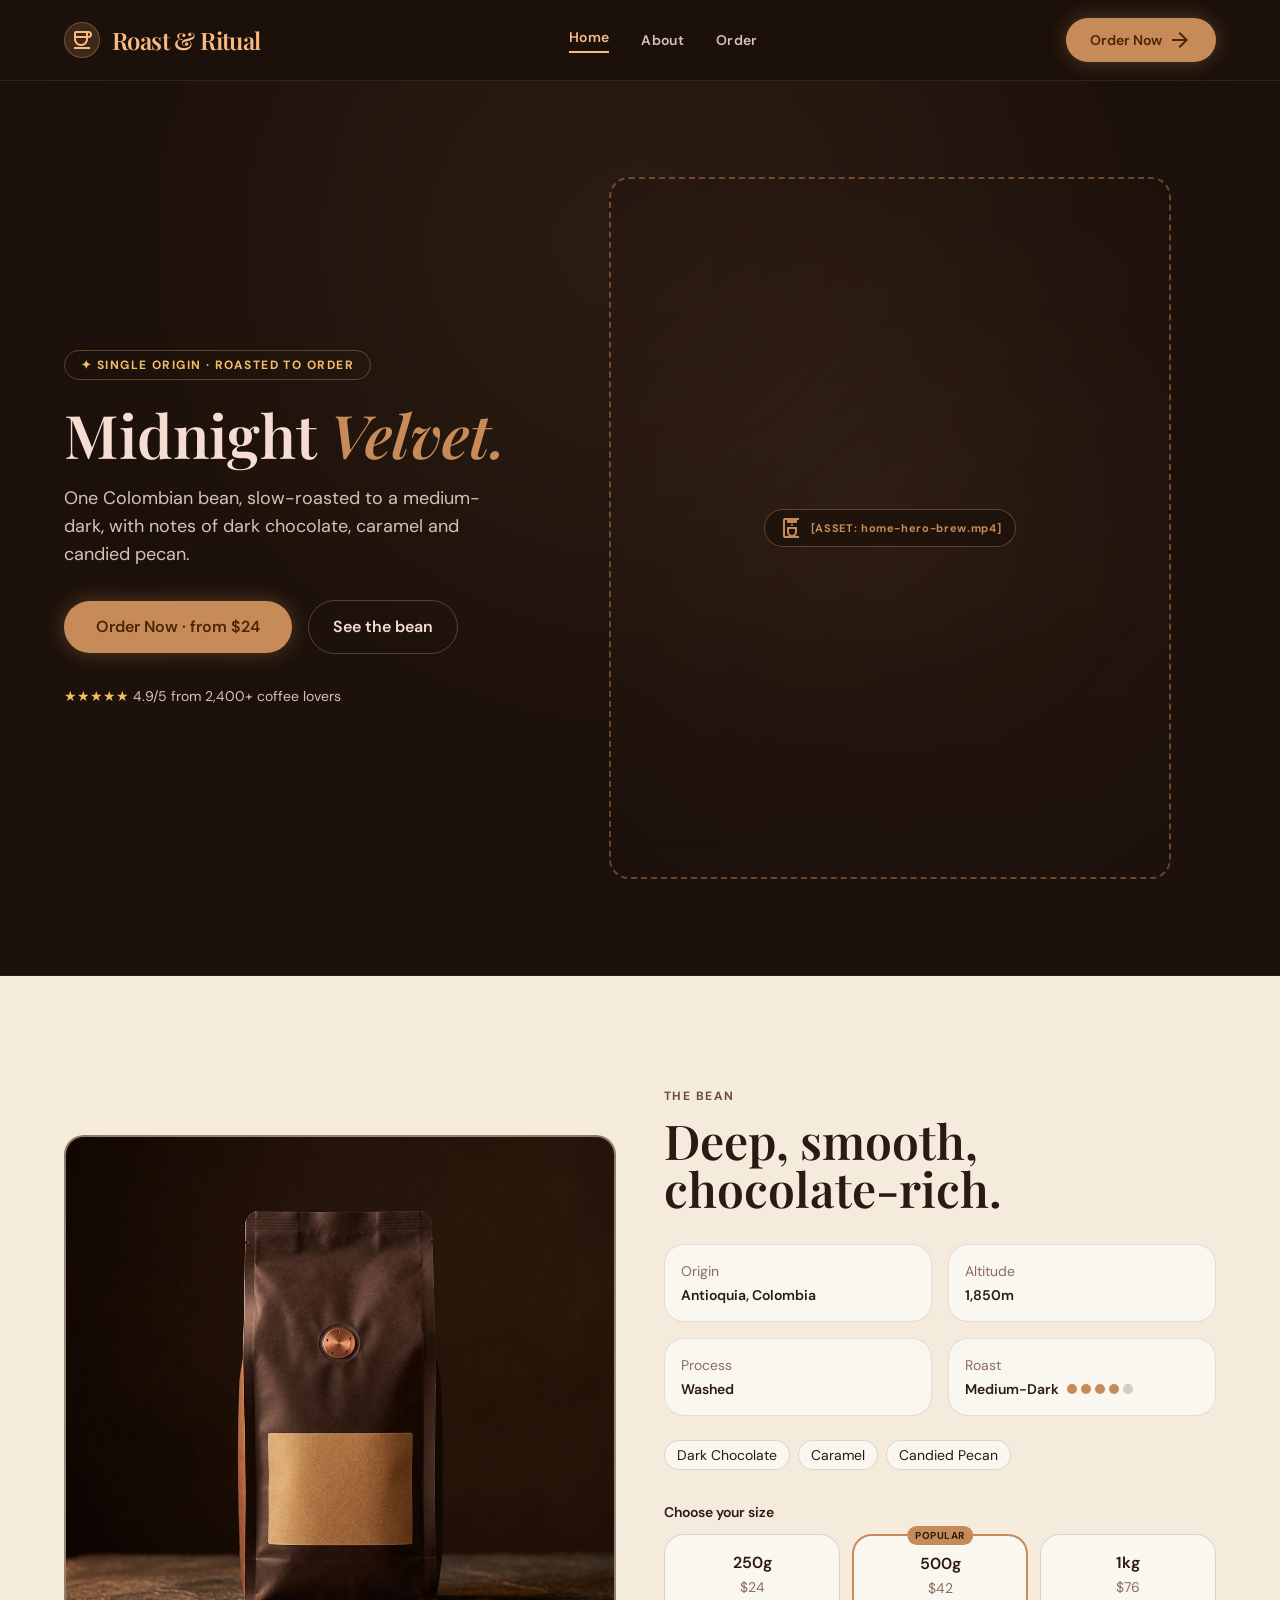
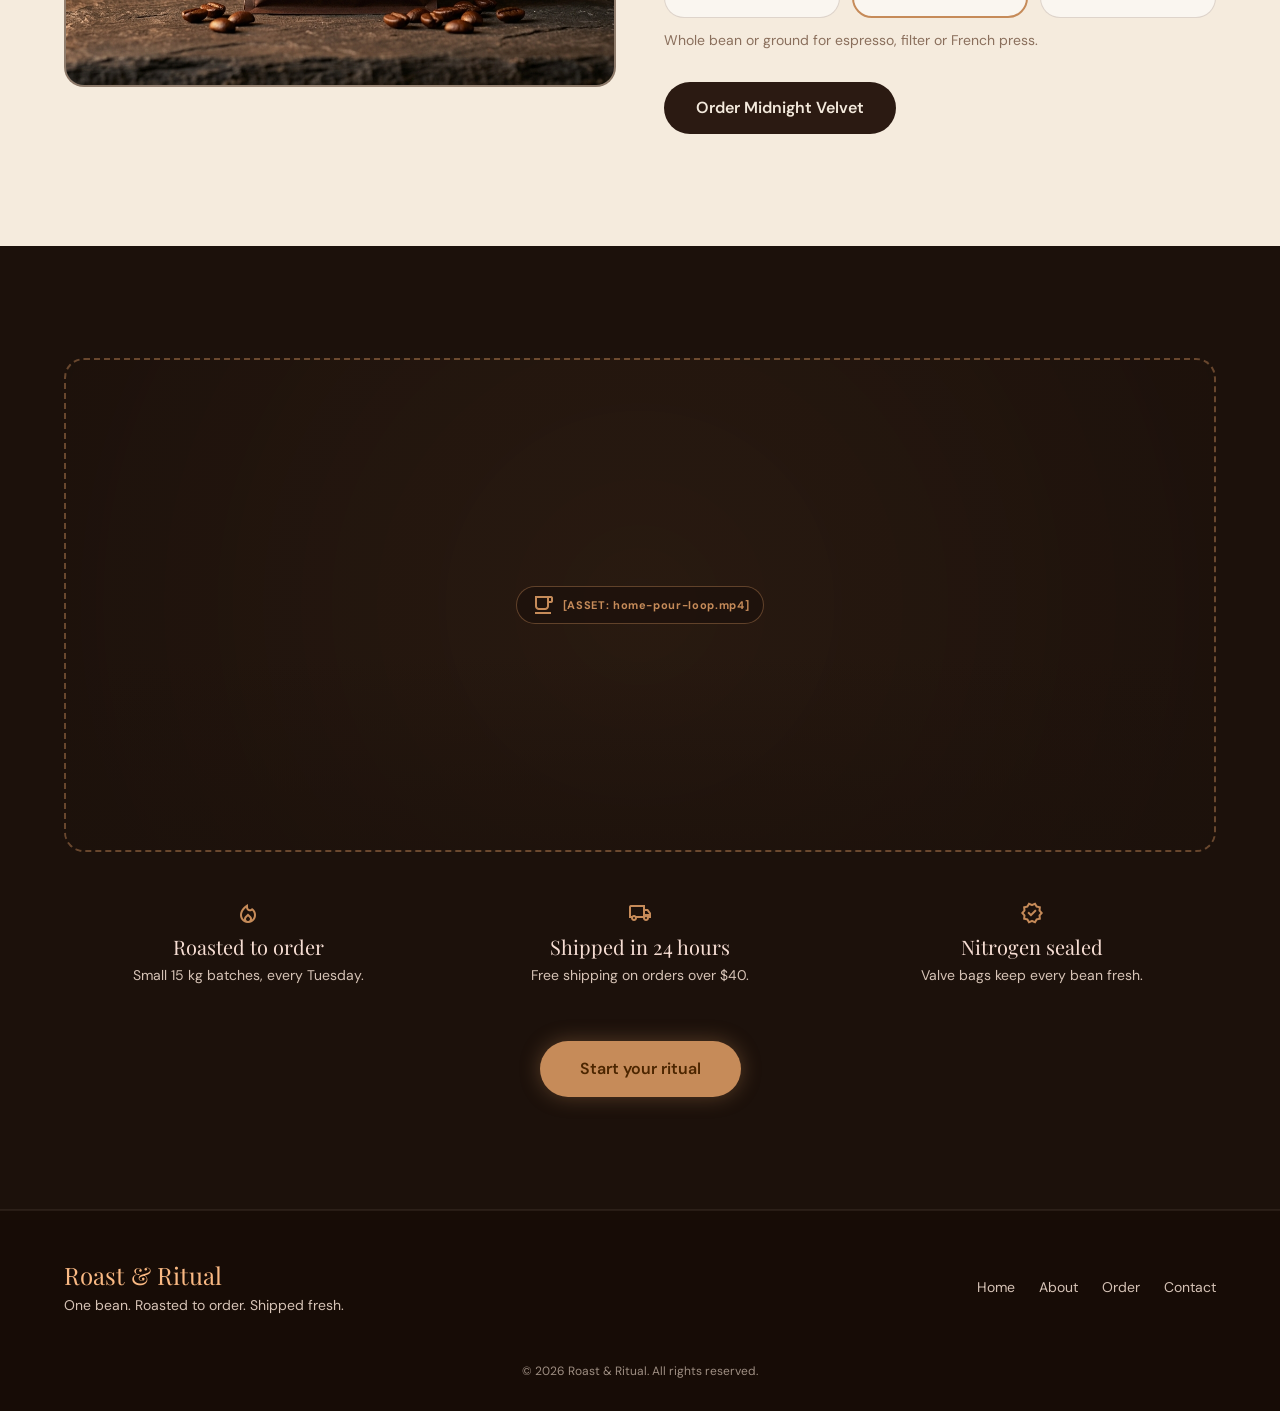
==== index.html @ 0fc619e4 "home-page" ====
<!DOCTYPE html>
<html class="dark" lang="en">
<head>
  <meta charset="utf-8"/>
  <meta name="viewport" content="width=device-width, initial-scale=1.0"/>
  <title>Midnight Velvet — Roast & Ritual</title>
  <meta name="description" content="Midnight Velvet: single-origin Colombian coffee beans with notes of dark chocolate, caramel and candied pecan. Roasted to order, shipped within 24 hours."/>
  <link rel="preconnect" href="https://fonts.googleapis.com"/>
  <link rel="preconnect" href="https://fonts.gstatic.com" crossorigin=""/>
  <link href="https://fonts.googleapis.com/css2?family=DM+Sans:opsz,wght@9..40,400..700&amp;family=Playfair+Display:ital,wght@0,400..800;1,400..800&amp;display=swap" rel="stylesheet"/>
  <link href="https://fonts.googleapis.com/css2?family=Material+Symbols+Outlined:wght,FILL@100..700,0..1&amp;display=swap" rel="stylesheet"/>
  <link rel="stylesheet" href="css/styles.css"/>
  <script>document.documentElement.classList.add("js")</script>
</head>
<body class="bg-surface text-on-surface antialiased overflow-x-hidden">

  <header class="sticky top-0 z-50 bg-surface/85 backdrop-blur-md border-b border-outline-variant/40">
    <div class="max-w-[1200px] mx-auto px-6 h-20 flex items-center justify-between">
      <a class="flex items-center gap-3" href="index.html" aria-label="Roast &amp; Ritual home">
        <span class="w-9 h-9 rounded-full bg-primary-container/20 border border-primary-container/40 flex items-center justify-center">
          <span class="material-symbols-outlined text-primary text-2xl" aria-hidden="true">coffee</span>
        </span>
        <span class="font-serif text-2xl text-primary font-semibold tracking-tight">Roast &amp; Ritual</span>
      </a>
      <nav class="hidden md:flex items-center gap-8 text-sm font-semibold tracking-wide" aria-label="Main">
        <a class="text-primary border-b-2 border-primary pb-1" href="index.html" aria-current="page">Home</a>
        <a class="text-on-surface-variant hover:text-secondary transition-colors" href="about.html">About</a>
        <a class="text-on-surface-variant hover:text-secondary transition-colors" href="order.html">Order</a>
      </nav>
      <div class="flex items-center gap-3">
        <a class="hidden sm:flex bg-primary-container text-on-primary-container text-sm font-semibold px-6 py-2.5 rounded-full hover:bg-secondary transition-colors shadow-glow items-center gap-1.5" href="order.html">
          Order Now <span class="material-symbols-outlined text-base" aria-hidden="true">arrow_forward</span>
        </a>
        <button id="mobile-menu-btn" class="md:hidden p-2 text-on-surface-variant" aria-label="Open menu" aria-expanded="false" aria-controls="mobile-menu">
          <span class="material-symbols-outlined text-2xl" aria-hidden="true">menu</span>
        </button>
      </div>
    </div>
    <div id="mobile-menu" class="hidden md:hidden border-t border-outline-variant/40 px-6 pb-4 text-base font-semibold">
      <a class="block py-3 text-primary" href="index.html">Home</a>
      <a class="block py-3 text-on-surface-variant" href="about.html">About</a>
      <a class="block py-3 text-on-surface-variant" href="order.html">Order</a>
      <a class="mt-2 block text-center bg-primary-container text-on-primary-container px-6 py-3 rounded-full" href="order.html">Order Now</a>
    </div>
  </header>

  <main>
    <!-- HERO · Asset 1 -->
    <section class="relative overflow-hidden border-b border-outline-variant/30">
      <div class="absolute -top-40 left-1/4 w-[640px] h-[640px] rounded-full bg-primary-container/10 blur-[140px] pointer-events-none"></div>
      <div class="relative max-w-[1200px] mx-auto px-6 py-16 lg:py-24 grid lg:grid-cols-12 gap-12 items-center">
        <div class="lg:col-span-5 reveal">
          <p class="inline-flex items-center gap-2 text-xs font-bold tracking-[0.12em] uppercase text-secondary border border-secondary/30 rounded-full px-4 py-1.5">✦ Single origin · Roasted to order</p>
          <h1 class="font-serif text-5xl lg:text-6xl leading-[1.05] font-semibold mt-6">Midnight <em class="text-primary-container">Velvet.</em></h1>
          <p class="text-lg text-on-surface-variant mt-5 max-w-md">One Colombian bean, slow-roasted to a medium-dark, with notes of dark chocolate, caramel and candied pecan.</p>
          <div class="flex flex-wrap items-center gap-4 mt-8">
            <a class="bg-primary-container text-on-primary-container font-semibold px-8 py-3.5 rounded-full hover:bg-secondary transition-colors shadow-glow" href="order.html">Order Now · from $24</a>
            <a class="text-on-surface font-semibold px-6 py-3.5 rounded-full border border-outline-variant hover:border-primary-container transition-colors" href="#product">See the bean</a>
          </div>
          <p class="mt-8 text-sm text-on-surface-variant"><span class="text-secondary">★★★★★</span> 4.9/5 from 2,400+ coffee lovers</p>
        </div>
        <div class="lg:col-span-7">
          <div class="asset-slot asset-fade aspect-[4/5] max-h-[78vh] mx-auto " data-asset="home-hero-brew.mp4">
          <span class="asset-label"><span class="material-symbols-outlined" aria-hidden="true">coffee_maker</span>[ASSET: home-hero-brew.mp4]</span>
          <video class="asset-media" src="assets/home-hero-brew.mp4" autoplay muted loop playsinline preload="metadata" aria-hidden="true"></video>
        </div>
        </div>
      </div>
    </section>

    <!-- PRODUCT · Asset 2 -->
    <section id="product" class="bg-latte-cream text-deep-roast">
      <div class="max-w-[1200px] mx-auto px-6 py-20 lg:py-28 grid lg:grid-cols-2 gap-12 items-center">
        <div class="reveal">
          <div class="asset-slot aspect-square " data-asset="product-bag.jpg">
          <span class="asset-label"><span class="material-symbols-outlined" aria-hidden="true">inventory_2</span>[ASSET: product-bag.jpg]</span>
          <img class="asset-media" src="assets/product-bag.jpg" alt="Midnight Velvet coffee bag" loading="lazy"/>
        </div>
        </div>
        <div class="reveal">
          <p class="text-xs font-bold tracking-[0.12em] uppercase text-mocha-brown">The bean</p>
          <h2 class="font-serif text-4xl lg:text-5xl font-semibold mt-3">Deep, smooth, chocolate-rich.</h2>
          <dl class="grid grid-cols-2 gap-4 mt-8 text-sm">
            <div class="bg-crema-white rounded-card p-4 border border-mocha-brown/15"><dt class="text-muted-mocha">Origin</dt><dd class="font-semibold mt-1">Antioquia, Colombia</dd></div>
            <div class="bg-crema-white rounded-card p-4 border border-mocha-brown/15"><dt class="text-muted-mocha">Altitude</dt><dd class="font-semibold mt-1">1,850m</dd></div>
            <div class="bg-crema-white rounded-card p-4 border border-mocha-brown/15"><dt class="text-muted-mocha">Process</dt><dd class="font-semibold mt-1">Washed</dd></div>
            <div class="bg-crema-white rounded-card p-4 border border-mocha-brown/15"><dt class="text-muted-mocha">Roast</dt><dd class="font-semibold mt-1 flex items-center gap-2">Medium-Dark <span class="flex gap-1" aria-hidden="true"><i class="w-2.5 h-2.5 rounded-full bg-caramel-gold"></i><i class="w-2.5 h-2.5 rounded-full bg-caramel-gold"></i><i class="w-2.5 h-2.5 rounded-full bg-caramel-gold"></i><i class="w-2.5 h-2.5 rounded-full bg-caramel-gold"></i><i class="w-2.5 h-2.5 rounded-full bg-mocha-brown/25"></i></span></dd></div>
          </dl>
          <div class="flex flex-wrap gap-2 mt-6">
            <span class="text-sm px-3 py-1 rounded-full bg-crema-white border border-mocha-brown/20">Dark Chocolate</span>
            <span class="text-sm px-3 py-1 rounded-full bg-crema-white border border-mocha-brown/20">Caramel</span>
            <span class="text-sm px-3 py-1 rounded-full bg-crema-white border border-mocha-brown/20">Candied Pecan</span>
          </div>
          <p class="text-sm font-semibold mt-8">Choose your size</p>
          <div class="grid grid-cols-3 gap-3 mt-3">
            <a class="rounded-card bg-crema-white border border-mocha-brown/20 hover:border-caramel-gold p-4 text-center transition-colors" href="order.html?size=250"><span class="block font-semibold">250g</span><span class="text-sm text-muted-mocha">$24</span></a>
            <a class="rounded-card bg-crema-white border-2 border-caramel-gold p-4 text-center relative" href="order.html?size=500"><span class="absolute -top-2.5 left-1/2 -translate-x-1/2 text-[10px] font-bold uppercase tracking-wider bg-caramel-gold text-deep-roast px-2 py-0.5 rounded-full">Popular</span><span class="block font-semibold">500g</span><span class="text-sm text-muted-mocha">$42</span></a>
            <a class="rounded-card bg-crema-white border border-mocha-brown/20 hover:border-caramel-gold p-4 text-center transition-colors" href="order.html?size=1000"><span class="block font-semibold">1kg</span><span class="text-sm text-muted-mocha">$76</span></a>
          </div>
          <p class="text-sm text-muted-mocha mt-3">Whole bean or ground for espresso, filter or French press.</p>
          <a class="inline-flex mt-8 bg-deep-roast text-warm-ivory font-semibold px-8 py-3.5 rounded-full hover:bg-mocha-brown transition-colors" href="order.html">Order Midnight Velvet</a>
        </div>
      </div>
    </section>

    <!-- RITUAL · Asset 3 -->
    <section class="border-b border-outline-variant/30">
      <div class="max-w-[1200px] mx-auto px-6 py-20 lg:py-28">
        <div class="reveal">
          <div class="asset-slot asset-fade aspect-[16/9] lg:aspect-[21/9] " data-asset="home-pour-loop.mp4">
          <span class="asset-label"><span class="material-symbols-outlined" aria-hidden="true">local_cafe</span>[ASSET: home-pour-loop.mp4]</span>
          <video class="asset-media" src="assets/home-pour-loop.mp4" autoplay muted loop playsinline preload="metadata" aria-hidden="true"></video>
        </div>
        </div>
        <div class="grid sm:grid-cols-3 gap-6 mt-12 reveal">
          <div class="text-center"><span class="material-symbols-outlined text-primary-container text-3xl" aria-hidden="true">local_fire_department</span><h3 class="font-serif text-xl mt-2">Roasted to order</h3><p class="text-sm text-on-surface-variant mt-1">Small 15 kg batches, every Tuesday.</p></div>
          <div class="text-center"><span class="material-symbols-outlined text-primary-container text-3xl" aria-hidden="true">local_shipping</span><h3 class="font-serif text-xl mt-2">Shipped in 24 hours</h3><p class="text-sm text-on-surface-variant mt-1">Free shipping on orders over $40.</p></div>
          <div class="text-center"><span class="material-symbols-outlined text-primary-container text-3xl" aria-hidden="true">verified</span><h3 class="font-serif text-xl mt-2">Nitrogen sealed</h3><p class="text-sm text-on-surface-variant mt-1">Valve bags keep every bean fresh.</p></div>
        </div>
        <div class="text-center mt-14">
          <a class="inline-flex bg-primary-container text-on-primary-container font-semibold px-10 py-4 rounded-full hover:bg-secondary transition-colors shadow-glow" href="order.html">Start your ritual</a>
        </div>
      </div>
    </section>
  </main>

  <footer class="bg-surface-container-lowest border-t border-outline-variant/30">
    <div class="max-w-[1200px] mx-auto px-6 py-12 flex flex-col md:flex-row gap-8 md:items-center md:justify-between">
      <div>
        <p class="font-serif text-2xl text-primary">Roast &amp; Ritual</p>
        <p class="text-sm text-on-surface-variant mt-1">One bean. Roasted to order. Shipped fresh.</p>
      </div>
      <nav class="flex gap-6 text-sm text-on-surface-variant" aria-label="Footer">
        <a class="hover:text-secondary" href="index.html">Home</a>
        <a class="hover:text-secondary" href="about.html">About</a>
        <a class="hover:text-secondary" href="order.html">Order</a>
        <a class="hover:text-secondary" href="mailto:hello@roastandritual.com">Contact</a>
      </nav>
    </div>
    <p class="text-center text-xs text-outline pb-8">© <span data-year>2026</span> Roast &amp; Ritual. All rights reserved.</p>
  </footer>
  <script src="js/main.js"></script>
</body>
</html>
---- css/styles.css ----
*,:after,:before{--tw-border-spacing-x:0;--tw-border-spacing-y:0;--tw-translate-x:0;--tw-translate-y:0;--tw-rotate:0;--tw-skew-x:0;--tw-skew-y:0;--tw-scale-x:1;--tw-scale-y:1;--tw-pan-x: ;--tw-pan-y: ;--tw-pinch-zoom: ;--tw-scroll-snap-strictness:proximity;--tw-gradient-from-position: ;--tw-gradient-via-position: ;--tw-gradient-to-position: ;--tw-ordinal: ;--tw-slashed-zero: ;--tw-numeric-figure: ;--tw-numeric-spacing: ;--tw-numeric-fraction: ;--tw-ring-inset: ;--tw-ring-offset-width:0px;--tw-ring-offset-color:#fff;--tw-ring-color:rgba(59,130,246,.5);--tw-ring-offset-shadow:0 0 #0000;--tw-ring-shadow:0 0 #0000;--tw-shadow:0 0 #0000;--tw-shadow-colored:0 0 #0000;--tw-blur: ;--tw-brightness: ;--tw-contrast: ;--tw-grayscale: ;--tw-hue-rotate: ;--tw-invert: ;--tw-saturate: ;--tw-sepia: ;--tw-drop-shadow: ;--tw-backdrop-blur: ;--tw-backdrop-brightness: ;--tw-backdrop-contrast: ;--tw-backdrop-grayscale: ;--tw-backdrop-hue-rotate: ;--tw-backdrop-invert: ;--tw-backdrop-opacity: ;--tw-backdrop-saturate: ;--tw-backdrop-sepia: ;--tw-contain-size: ;--tw-contain-layout: ;--tw-contain-paint: ;--tw-contain-style: }::backdrop{--tw-border-spacing-x:0;--tw-border-spacing-y:0;--tw-translate-x:0;--tw-translate-y:0;--tw-rotate:0;--tw-skew-x:0;--tw-skew-y:0;--tw-scale-x:1;--tw-scale-y:1;--tw-pan-x: ;--tw-pan-y: ;--tw-pinch-zoom: ;--tw-scroll-snap-strictness:proximity;--tw-gradient-from-position: ;--tw-gradient-via-position: ;--tw-gradient-to-position: ;--tw-ordinal: ;--tw-slashed-zero: ;--tw-numeric-figure: ;--tw-numeric-spacing: ;--tw-numeric-fraction: ;--tw-ring-inset: ;--tw-ring-offset-width:0px;--tw-ring-offset-color:#fff;--tw-ring-color:rgba(59,130,246,.5);--tw-ring-offset-shadow:0 0 #0000;--tw-ring-shadow:0 0 #0000;--tw-shadow:0 0 #0000;--tw-shadow-colored:0 0 #0000;--tw-blur: ;--tw-brightness: ;--tw-contrast: ;--tw-grayscale: ;--tw-hue-rotate: ;--tw-invert: ;--tw-saturate: ;--tw-sepia: ;--tw-drop-shadow: ;--tw-backdrop-blur: ;--tw-backdrop-brightness: ;--tw-backdrop-contrast: ;--tw-backdrop-grayscale: ;--tw-backdrop-hue-rotate: ;--tw-backdrop-invert: ;--tw-backdrop-opacity: ;--tw-backdrop-saturate: ;--tw-backdrop-sepia: ;--tw-contain-size: ;--tw-contain-layout: ;--tw-contain-paint: ;--tw-contain-style: }/*! tailwindcss v3.4.19 | MIT License | https://tailwindcss.com*/*,:after,:before{box-sizing:border-box;border:0 solid #e5e7eb}:after,:before{--tw-content:""}:host,html{line-height:1.5;-webkit-text-size-adjust:100%;-moz-tab-size:4;-o-tab-size:4;tab-size:4;font-family:DM Sans,sans-serif;font-feature-settings:normal;font-variation-settings:normal;-webkit-tap-highlight-color:transparent}body{margin:0;line-height:inherit}hr{height:0;color:inherit;border-top-width:1px}abbr:where([title]){-webkit-text-decoration:underline dotted;text-decoration:underline dotted}h1,h2,h3,h4,h5,h6{font-size:inherit;font-weight:inherit}a{color:inherit;text-decoration:inherit}b,strong{font-weight:bolder}code,kbd,pre,samp{font-family:ui-monospace,SFMono-Regular,Menlo,Monaco,Consolas,Liberation Mono,Courier New,monospace;font-feature-settings:normal;font-variation-settings:normal;font-size:1em}small{font-size:80%}sub,sup{font-size:75%;line-height:0;position:relative;vertical-align:baseline}sub{bottom:-.25em}sup{top:-.5em}table{text-indent:0;border-color:inherit;border-collapse:collapse}button,input,optgroup,select,textarea{font-family:inherit;font-feature-settings:inherit;font-variation-settings:inherit;font-size:100%;font-weight:inherit;line-height:inherit;letter-spacing:inherit;color:inherit;margin:0;padding:0}button,select{text-transform:none}button,input:where([type=button]),input:where([type=reset]),input:where([type=submit]){-webkit-appearance:button;background-color:transparent;background-image:none}:-moz-focusring{outline:auto}:-moz-ui-invalid{box-shadow:none}progress{vertical-align:baseline}::-webkit-inner-spin-button,::-webkit-outer-spin-button{height:auto}[type=search]{-webkit-appearance:textfield;outline-offset:-2px}::-webkit-search-decoration{-webkit-appearance:none}::-webkit-file-upload-button{-webkit-appearance:button;font:inherit}summary{display:list-item}blockquote,dd,dl,figure,h1,h2,h3,h4,h5,h6,hr,p,pre{margin:0}fieldset{margin:0}fieldset,legend{padding:0}menu,ol,ul{list-style:none;margin:0;padding:0}dialog{padding:0}textarea{resize:vertical}input::-moz-placeholder,textarea::-moz-placeholder{opacity:1;color:#9ca3af}input::placeholder,textarea::placeholder{opacity:1;color:#9ca3af}[role=button],button{cursor:pointer}:disabled{cursor:default}audio,canvas,embed,iframe,img,object,svg,video{display:block;vertical-align:middle}img,video{max-width:100%;height:auto}[hidden]:where(:not([hidden=until-found])){display:none}input:where(:not([type])),input:where([type=date]),input:where([type=datetime-local]),input:where([type=email]),input:where([type=month]),input:where([type=number]),input:where([type=password]),input:where([type=search]),input:where([type=tel]),input:where([type=text]),input:where([type=time]),input:where([type=url]),input:where([type=week]),select,select:where([multiple]),textarea{-webkit-appearance:none;-moz-appearance:none;appearance:none;background-color:#fff;border-color:#6b7280;border-width:1px;border-radius:0;padding:.5rem .75rem;font-size:1rem;line-height:1.5rem;--tw-shadow:0 0 #0000}input:where(:not([type])):focus,input:where([type=date]):focus,input:where([type=datetime-local]):focus,input:where([type=email]):focus,input:where([type=month]):focus,input:where([type=number]):focus,input:where([type=password]):focus,input:where([type=search]):focus,input:where([type=tel]):focus,input:where([type=text]):focus,input:where([type=time]):focus,input:where([type=url]):focus,input:where([type=week]):focus,select:focus,select:where([multiple]):focus,textarea:focus{outline:2px solid transparent;outline-offset:2px;--tw-ring-inset:var(--tw-empty,/*!*/ /*!*/);--tw-ring-offset-width:0px;--tw-ring-offset-color:#fff;--tw-ring-color:#2563eb;--tw-ring-offset-shadow:var(--tw-ring-inset) 0 0 0 var(--tw-ring-offset-width) var(--tw-ring-offset-color);--tw-ring-shadow:var(--tw-ring-inset) 0 0 0 calc(1px + var(--tw-ring-offset-width)) var(--tw-ring-color);box-shadow:var(--tw-ring-offset-shadow),var(--tw-ring-shadow),var(--tw-shadow);border-color:#2563eb}input::-moz-placeholder,textarea::-moz-placeholder{color:#6b7280;opacity:1}input::placeholder,textarea::placeholder{color:#6b7280;opacity:1}::-webkit-datetime-edit-fields-wrapper{padding:0}::-webkit-date-and-time-value{min-height:1.5em;text-align:inherit}::-webkit-datetime-edit{display:inline-flex}::-webkit-datetime-edit,::-webkit-datetime-edit-day-field,::-webkit-datetime-edit-hour-field,::-webkit-datetime-edit-meridiem-field,::-webkit-datetime-edit-millisecond-field,::-webkit-datetime-edit-minute-field,::-webkit-datetime-edit-month-field,::-webkit-datetime-edit-second-field,::-webkit-datetime-edit-year-field{padding-top:0;padding-bottom:0}select{background-image:url("data:image/svg+xml;charset=utf-8,%3Csvg xmlns='http://www.w3.org/2000/svg' fill='none' viewBox='0 0 20 20'%3E%3Cpath stroke='%236b7280' stroke-linecap='round' stroke-linejoin='round' stroke-width='1.5' d='m6 8 4 4 4-4'/%3E%3C/svg%3E");background-position:right .5rem center;background-repeat:no-repeat;background-size:1.5em 1.5em;padding-right:2.5rem;-webkit-print-color-adjust:exact;print-color-adjust:exact}select:where([multiple]),select:where([size]:not([size="1"])){background-image:none;background-position:0 0;background-repeat:unset;background-size:initial;padding-right:.75rem;-webkit-print-color-adjust:unset;print-color-adjust:unset}input:where([type=checkbox]),input:where([type=radio]){-webkit-appearance:none;-moz-appearance:none;appearance:none;padding:0;-webkit-print-color-adjust:exact;print-color-adjust:exact;display:inline-block;vertical-align:middle;background-origin:border-box;-webkit-user-select:none;-moz-user-select:none;user-select:none;flex-shrink:0;height:1rem;width:1rem;color:#2563eb;background-color:#fff;border-color:#6b7280;border-width:1px;--tw-shadow:0 0 #0000}input:where([type=checkbox]){border-radius:0}input:where([type=radio]){border-radius:100%}input:where([type=checkbox]):focus,input:where([type=radio]):focus{outline:2px solid transparent;outline-offset:2px;--tw-ring-inset:var(--tw-empty,/*!*/ /*!*/);--tw-ring-offset-width:2px;--tw-ring-offset-color:#fff;--tw-ring-color:#2563eb;--tw-ring-offset-shadow:var(--tw-ring-inset) 0 0 0 var(--tw-ring-offset-width) var(--tw-ring-offset-color);--tw-ring-shadow:var(--tw-ring-inset) 0 0 0 calc(2px + var(--tw-ring-offset-width)) var(--tw-ring-color);box-shadow:var(--tw-ring-offset-shadow),var(--tw-ring-shadow),var(--tw-shadow)}input:where([type=checkbox]):checked,input:where([type=radio]):checked{border-color:transparent;background-color:currentColor;background-size:100% 100%;background-position:50%;background-repeat:no-repeat}input:where([type=checkbox]):checked{background-image:url("data:image/svg+xml;charset=utf-8,%3Csvg xmlns='http://www.w3.org/2000/svg' fill='%23fff' viewBox='0 0 16 16'%3E%3Cpath d='M12.207 4.793a1 1 0 0 1 0 1.414l-5 5a1 1 0 0 1-1.414 0l-2-2a1 1 0 0 1 1.414-1.414L6.5 9.086l4.293-4.293a1 1 0 0 1 1.414 0'/%3E%3C/svg%3E")}@media (forced-colors:active) {input:where([type=checkbox]):checked{-webkit-appearance:auto;-moz-appearance:auto;appearance:auto}}input:where([type=radio]):checked{background-image:url("data:image/svg+xml;charset=utf-8,%3Csvg xmlns='http://www.w3.org/2000/svg' fill='%23fff' viewBox='0 0 16 16'%3E%3Ccircle cx='8' cy='8' r='3'/%3E%3C/svg%3E")}@media (forced-colors:active) {input:where([type=radio]):checked{-webkit-appearance:auto;-moz-appearance:auto;appearance:auto}}input:where([type=checkbox]):checked:focus,input:where([type=checkbox]):checked:hover,input:where([type=radio]):checked:focus,input:where([type=radio]):checked:hover{border-color:transparent;background-color:currentColor}input:where([type=checkbox]):indeterminate{background-image:url("data:image/svg+xml;charset=utf-8,%3Csvg xmlns='http://www.w3.org/2000/svg' fill='none' viewBox='0 0 16 16'%3E%3Cpath stroke='%23fff' stroke-linecap='round' stroke-linejoin='round' stroke-width='2' d='M4 8h8'/%3E%3C/svg%3E");border-color:transparent;background-color:currentColor;background-size:100% 100%;background-position:50%;background-repeat:no-repeat}@media (forced-colors:active) {input:where([type=checkbox]):indeterminate{-webkit-appearance:auto;-moz-appearance:auto;appearance:auto}}input:where([type=checkbox]):indeterminate:focus,input:where([type=checkbox]):indeterminate:hover{border-color:transparent;background-color:currentColor}input:where([type=file]){background:unset;border-color:inherit;border-width:0;border-radius:0;padding:0;font-size:unset;line-height:inherit}input:where([type=file]):focus{outline:1px solid ButtonText;outline:1px auto -webkit-focus-ring-color}.sr-only{position:absolute;width:1px;height:1px;padding:0;margin:-1px;overflow:hidden;clip:rect(0,0,0,0);white-space:nowrap;border-width:0}.pointer-events-none{pointer-events:none}.fixed{position:fixed}.absolute{position:absolute}.relative{position:relative}.sticky{position:sticky}.inset-0{inset:0}.-top-2\.5{top:-.625rem}.-top-40{top:-10rem}.left-1\/2{left:50%}.left-1\/4{left:25%}.top-0{top:0}.z-50{z-index:50}.z-\[60\]{z-index:60}.mx-auto{margin-left:auto;margin-right:auto}.mt-1{margin-top:.25rem}.mt-1\.5{margin-top:.375rem}.mt-10{margin-top:2.5rem}.mt-12{margin-top:3rem}.mt-14{margin-top:3.5rem}.mt-2{margin-top:.5rem}.mt-3{margin-top:.75rem}.mt-4{margin-top:1rem}.mt-5{margin-top:1.25rem}.mt-6{margin-top:1.5rem}.mt-8{margin-top:2rem}.block{display:block}.flex{display:flex}.inline-flex{display:inline-flex}.grid{display:grid}.hidden{display:none}.aspect-\[16\/9\]{aspect-ratio:16/9}.aspect-\[4\/3\]{aspect-ratio:4/3}.aspect-\[4\/5\]{aspect-ratio:4/5}.aspect-square{aspect-ratio:1/1}.h-2\.5{height:.625rem}.h-20{height:5rem}.h-5{height:1.25rem}.h-9{height:2.25rem}.h-\[640px\]{height:640px}.max-h-\[78vh\]{max-height:78vh}.w-2\.5{width:.625rem}.w-6{width:1.5rem}.w-9{width:2.25rem}.w-\[640px\]{width:640px}.w-full{width:100%}.max-w-2xl{max-width:42rem}.max-w-\[1200px\]{max-width:1200px}.max-w-md{max-width:28rem}.max-w-sm{max-width:24rem}.shrink-0{flex-shrink:0}.-translate-x-1\/2{--tw-translate-x:-50%;transform:translate(var(--tw-translate-x),var(--tw-translate-y)) rotate(var(--tw-rotate)) skewX(var(--tw-skew-x)) skewY(var(--tw-skew-y)) scaleX(var(--tw-scale-x)) scaleY(var(--tw-scale-y))}.grid-cols-2{grid-template-columns:repeat(2,minmax(0,1fr))}.grid-cols-3{grid-template-columns:repeat(3,minmax(0,1fr))}.flex-col{flex-direction:column}.flex-wrap{flex-wrap:wrap}.items-center{align-items:center}.items-baseline{align-items:baseline}.justify-center{justify-content:center}.justify-between{justify-content:space-between}.gap-1{gap:.25rem}.gap-1\.5{gap:.375rem}.gap-10{gap:2.5rem}.gap-12{gap:3rem}.gap-2{gap:.5rem}.gap-3{gap:.75rem}.gap-4{gap:1rem}.gap-6{gap:1.5rem}.gap-8{gap:2rem}.space-y-3>:not([hidden])~:not([hidden]){--tw-space-y-reverse:0;margin-top:calc(.75rem*(1 - var(--tw-space-y-reverse)));margin-bottom:calc(.75rem*var(--tw-space-y-reverse))}.space-y-6>:not([hidden])~:not([hidden]){--tw-space-y-reverse:0;margin-top:calc(1.5rem*(1 - var(--tw-space-y-reverse)));margin-bottom:calc(1.5rem*var(--tw-space-y-reverse))}.space-y-8>:not([hidden])~:not([hidden]){--tw-space-y-reverse:0;margin-top:calc(2rem*(1 - var(--tw-space-y-reverse)));margin-bottom:calc(2rem*var(--tw-space-y-reverse))}.overflow-hidden{overflow:hidden}.overflow-x-hidden{overflow-x:hidden}.rounded-card{border-radius:20px}.rounded-full{border-radius:9999px}.border{border-width:1px}.border-2{border-width:2px}.border-b{border-bottom-width:1px}.border-b-2{border-bottom-width:2px}.border-t{border-top-width:1px}.border-caramel-gold{--tw-border-opacity:1;border-color:rgb(198 139 89/var(--tw-border-opacity,1))}.border-mocha-brown\/15{border-color:rgba(111,78,55,.15)}.border-mocha-brown\/20{border-color:rgba(111,78,55,.2)}.border-outline-variant{--tw-border-opacity:1;border-color:rgb(81 68 59/var(--tw-border-opacity,1))}.border-outline-variant\/30{border-color:rgba(81,68,59,.3)}.border-outline-variant\/40{border-color:rgba(81,68,59,.4)}.border-primary{--tw-border-opacity:1;border-color:rgb(250 185 131/var(--tw-border-opacity,1))}.border-primary-container\/40{border-color:rgba(198,139,89,.4)}.border-secondary\/30{border-color:hsla(38,86%,67%,.3)}.bg-caramel-gold{--tw-bg-opacity:1;background-color:rgb(198 139 89/var(--tw-bg-opacity,1))}.bg-crema-white{--tw-bg-opacity:1;background-color:rgb(250 246 240/var(--tw-bg-opacity,1))}.bg-dark-chocolate{--tw-bg-opacity:1;background-color:rgb(59 36 24/var(--tw-bg-opacity,1))}.bg-deep-roast{--tw-bg-opacity:1;background-color:rgb(43 26 18/var(--tw-bg-opacity,1))}.bg-latte-cream{--tw-bg-opacity:1;background-color:rgb(245 235 221/var(--tw-bg-opacity,1))}.bg-mocha-brown\/25{background-color:rgba(111,78,55,.25)}.bg-primary-container{--tw-bg-opacity:1;background-color:rgb(198 139 89/var(--tw-bg-opacity,1))}.bg-primary-container\/10{background-color:rgba(198,139,89,.1)}.bg-primary-container\/20{background-color:rgba(198,139,89,.2)}.bg-surface{--tw-bg-opacity:1;background-color:rgb(28 17 11/var(--tw-bg-opacity,1))}.bg-surface-container{--tw-bg-opacity:1;background-color:rgb(42 29 22/var(--tw-bg-opacity,1))}.bg-surface-container-lowest{--tw-bg-opacity:1;background-color:rgb(23 12 6/var(--tw-bg-opacity,1))}.bg-surface-container-lowest\/80{background-color:rgba(23,12,6,.8)}.bg-surface\/85{background-color:rgba(28,17,11,.85)}.p-1{padding:.25rem}.p-2{padding:.5rem}.p-4{padding:1rem}.p-6{padding:1.5rem}.p-8{padding:2rem}.px-10{padding-left:2.5rem;padding-right:2.5rem}.px-2{padding-left:.5rem;padding-right:.5rem}.px-3{padding-left:.75rem;padding-right:.75rem}.px-4{padding-left:1rem;padding-right:1rem}.px-6{padding-left:1.5rem;padding-right:1.5rem}.px-8{padding-left:2rem;padding-right:2rem}.py-0\.5{padding-top:.125rem;padding-bottom:.125rem}.py-1{padding-top:.25rem;padding-bottom:.25rem}.py-1\.5{padding-top:.375rem;padding-bottom:.375rem}.py-12{padding-top:3rem;padding-bottom:3rem}.py-16{padding-top:4rem;padding-bottom:4rem}.py-2\.5{padding-top:.625rem;padding-bottom:.625rem}.py-20{padding-top:5rem;padding-bottom:5rem}.py-3{padding-top:.75rem;padding-bottom:.75rem}.py-3\.5{padding-top:.875rem;padding-bottom:.875rem}.py-4{padding-top:1rem;padding-bottom:1rem}.py-6{padding-top:1.5rem;padding-bottom:1.5rem}.pb-1{padding-bottom:.25rem}.pb-16{padding-bottom:4rem}.pb-20{padding-bottom:5rem}.pb-4{padding-bottom:1rem}.pb-6{padding-bottom:1.5rem}.pb-8{padding-bottom:2rem}.pt-16{padding-top:4rem}.pt-6{padding-top:1.5rem}.text-center{text-align:center}.font-serif{font-family:Playfair Display,serif}.text-2xl{font-size:1.5rem;line-height:2rem}.text-3xl{font-size:1.875rem;line-height:2.25rem}.text-4xl{font-size:2.25rem;line-height:2.5rem}.text-5xl{font-size:3rem;line-height:1}.text-6xl{font-size:3.75rem;line-height:1}.text-\[10px\]{font-size:10px}.text-base{font-size:1rem;line-height:1.5rem}.text-lg{font-size:1.125rem;line-height:1.75rem}.text-sm{font-size:.875rem;line-height:1.25rem}.text-xl{font-size:1.25rem;line-height:1.75rem}.text-xs{font-size:.75rem;line-height:1rem}.font-bold{font-weight:700}.font-semibold{font-weight:600}.uppercase{text-transform:uppercase}.italic{font-style:italic}.leading-\[1\.05\]{line-height:1.05}.tracking-\[0\.12em\]{letter-spacing:.12em}.tracking-tight{letter-spacing:-.025em}.tracking-wide{letter-spacing:.025em}.tracking-wider{letter-spacing:.05em}.text-deep-roast{--tw-text-opacity:1;color:rgb(43 26 18/var(--tw-text-opacity,1))}.text-error{--tw-text-opacity:1;color:rgb(255 180 171/var(--tw-text-opacity,1))}.text-mocha-brown{--tw-text-opacity:1;color:rgb(111 78 55/var(--tw-text-opacity,1))}.text-muted-mocha{--tw-text-opacity:1;color:rgb(138 111 92/var(--tw-text-opacity,1))}.text-on-primary-container{--tw-text-opacity:1;color:rgb(76 38 0/var(--tw-text-opacity,1))}.text-on-surface{--tw-text-opacity:1;color:rgb(246 221 211/var(--tw-text-opacity,1))}.text-on-surface-variant{--tw-text-opacity:1;color:rgb(214 195 182/var(--tw-text-opacity,1))}.text-outline{--tw-text-opacity:1;color:rgb(158 142 130/var(--tw-text-opacity,1))}.text-primary{--tw-text-opacity:1;color:rgb(250 185 131/var(--tw-text-opacity,1))}.text-primary-container{--tw-text-opacity:1;color:rgb(198 139 89/var(--tw-text-opacity,1))}.text-secondary{--tw-text-opacity:1;color:rgb(243 190 101/var(--tw-text-opacity,1))}.text-warm-ivory{--tw-text-opacity:1;color:rgb(243 233 220/var(--tw-text-opacity,1))}.antialiased{-webkit-font-smoothing:antialiased;-moz-osx-font-smoothing:grayscale}.shadow-glow{--tw-shadow:0 0 20px rgba(198,139,89,.35);--tw-shadow-colored:0 0 20px var(--tw-shadow-color)}.shadow-glow,.shadow-level-3{box-shadow:var(--tw-ring-offset-shadow,0 0 #0000),var(--tw-ring-shadow,0 0 #0000),var(--tw-shadow)}.shadow-level-3{--tw-shadow:0 24px 48px -8px rgba(10,5,3,.65);--tw-shadow-colored:0 24px 48px -8px var(--tw-shadow-color)}.blur-\[140px\]{--tw-blur:blur(140px)}.blur-\[140px\],.filter{filter:var(--tw-blur) var(--tw-brightness) var(--tw-contrast) var(--tw-grayscale) var(--tw-hue-rotate) var(--tw-invert) var(--tw-saturate) var(--tw-sepia) var(--tw-drop-shadow)}.backdrop-blur-md{--tw-backdrop-blur:blur(12px);-webkit-backdrop-filter:var(--tw-backdrop-blur) var(--tw-backdrop-brightness) var(--tw-backdrop-contrast) var(--tw-backdrop-grayscale) var(--tw-backdrop-hue-rotate) var(--tw-backdrop-invert) var(--tw-backdrop-opacity) var(--tw-backdrop-saturate) var(--tw-backdrop-sepia);backdrop-filter:var(--tw-backdrop-blur) var(--tw-backdrop-brightness) var(--tw-backdrop-contrast) var(--tw-backdrop-grayscale) var(--tw-backdrop-hue-rotate) var(--tw-backdrop-invert) var(--tw-backdrop-opacity) var(--tw-backdrop-saturate) var(--tw-backdrop-sepia)}.transition-colors{transition-property:color,background-color,border-color,text-decoration-color,fill,stroke;transition-timing-function:cubic-bezier(.4,0,.2,1);transition-duration:.15s}:root{--color-espresso-black:#1e120c;--color-dark-chocolate:#3b2418;--color-mocha-brown:#6f4e37;--color-caramel-gold:#c68b59;--color-roasted-honey:#d4a24c;--color-latte-cream:#f5ebdd;--color-crema-white:#faf6f0;--color-warm-ivory:#f3e9dc;--color-deep-roast:#2b1a12;--color-muted-mocha:#8a6f5c;--color-surface:#1c110b;--color-surface-dim:#1c110b;--color-surface-bright:#45362f;--color-surface-container-lowest:#170c06;--color-surface-container-low:#251912;--color-surface-container:#2a1d16;--color-surface-container-high:#352720;--color-surface-container-highest:#41312a;--color-on-surface:#f6ddd3;--color-on-surface-variant:#d6c3b6;--color-outline:#9e8e82;--color-outline-variant:#51443b;--color-primary:#fab983;--color-primary-container:#c68b59;--color-on-primary-container:#4c2600;--color-secondary:#f3be65;--color-secondary-container:#7e5700;--color-on-secondary-container:#ffd28a;--color-tertiary:#eabda0;--color-tertiary-container:#b88f74;--font-heading:"Playfair Display",serif;--font-body:"DM Sans",sans-serif;--shadow-level-1-light:0 8px 24px -2px rgba(43,26,18,.08);--shadow-level-2-dark:0 12px 32px -4px rgba(12,7,4,.45);--shadow-level-3-floating:0 24px 48px -8px rgba(10,5,3,.65);--shadow-primary-glow:0 0 20px rgba(198,139,89,.35);--shadow-primary-glow-hover:0 0 30px rgba(198,139,89,.55);--radius-card:20px;--radius-pill:9999px;--radius-input:12px}html{scroll-behavior:smooth}body,html{font-family:var(--font-body)}body{background-color:var(--color-surface);color:var(--color-on-surface);-webkit-font-smoothing:antialiased;-moz-osx-font-smoothing:grayscale}::-moz-selection{background-color:var(--color-primary-container);color:#170c06}::selection{background-color:var(--color-primary-container);color:#170c06}.material-symbols-outlined{font-family:Material Symbols Outlined;font-weight:400;font-style:normal;font-size:24px;line-height:1;letter-spacing:normal;text-transform:none;display:inline-block;white-space:nowrap;word-wrap:normal;direction:ltr;-webkit-font-feature-settings:"liga";-webkit-font-smoothing:antialiased;vertical-align:middle;font-variation-settings:"FILL" 0,"wght" 400,"GRAD" 0,"opsz" 24}.material-symbols-fill{font-variation-settings:"FILL" 1,"wght" 500,"GRAD" 0,"opsz" 24}@keyframes floatSlow{0%,to{transform:translateY(0)}50%{transform:translateY(-6px)}}@keyframes pulseGlow{0%,to{opacity:.35;transform:scale(1)}50%{opacity:.65;transform:scale(1.05)}}.animate-float{animation:floatSlow 4s ease-in-out infinite}.animate-glow{animation:pulseGlow 6s ease-in-out infinite}.btn-primary{display:inline-flex;align-items:center;justify-content:center;gap:.5rem;border-radius:var(--radius-pill);background-color:var(--color-caramel-gold);color:var(--color-espresso-black);font-family:var(--font-body);font-size:14px;font-weight:600;line-height:18px;letter-spacing:.04em;padding:14px 28px;transition:all .2s cubic-bezier(.4,0,.2,1);box-shadow:0 4px 16px rgba(198,139,89,.3);text-decoration:none;cursor:pointer}.btn-primary:hover{background-color:var(--color-roasted-honey);box-shadow:var(--shadow-primary-glow-hover);transform:translateY(-1px)}.btn-primary:active{transform:scale(.98)}.btn-secondary{display:inline-flex;align-items:center;justify-content:center;gap:.5rem;border-radius:var(--radius-pill);background-color:transparent;border:1.5px solid var(--color-mocha-brown);color:var(--color-warm-ivory);font-family:var(--font-body);font-size:14px;font-weight:600;line-height:18px;letter-spacing:.04em;padding:13px 26px;transition:all .2s cubic-bezier(.4,0,.2,1);text-decoration:none;cursor:pointer}.btn-secondary:hover{border-color:var(--color-caramel-gold);color:var(--color-caramel-gold);background-color:rgba(198,139,89,.08)}.btn-secondary:active{transform:scale(.98)}.btn-secondary-light{display:inline-flex;align-items:center;justify-content:center;gap:.5rem;border-radius:var(--radius-pill);background-color:transparent;border:1.5px solid rgba(111,78,55,.35);color:var(--color-deep-roast);font-family:var(--font-body);font-size:14px;font-weight:600;line-height:18px;letter-spacing:.04em;padding:13px 26px;transition:all .2s cubic-bezier(.4,0,.2,1);text-decoration:none;cursor:pointer}.btn-secondary-light:hover{border-color:var(--color-caramel-gold);color:var(--color-caramel-gold);background-color:rgba(198,139,89,.08)}.card-dark{background-color:var(--color-dark-chocolate);border-radius:var(--radius-card);border:1px solid rgba(111,78,55,.4);padding:24px;transition:all .3s ease;box-shadow:var(--shadow-level-2-dark)}.card-dark:hover{box-shadow:0 16px 36px -4px rgba(12,7,4,.6);transform:translateY(-2px);border-color:rgba(198,139,89,.45)}.card-light{background-color:var(--color-crema-white);border-radius:var(--radius-card);border:1px solid rgba(111,78,55,.15);padding:24px;transition:all .3s ease;box-shadow:var(--shadow-level-1-light);color:var(--color-deep-roast)}.card-light:hover{box-shadow:0 16px 32px -4px rgba(43,26,18,.12);transform:translateY(-2px);border-color:rgba(198,139,89,.4)}.chip-note-dark{border-radius:var(--radius-pill);background-color:rgba(111,78,55,.25);border:1px solid rgba(198,139,89,.3);color:var(--color-warm-ivory)}.chip-note-dark,.chip-note-light{display:inline-flex;align-items:center;font-family:var(--font-body);font-size:11px;font-weight:700;line-height:14px;letter-spacing:.08em;padding:6px 14px}.chip-note-light{border-radius:var(--radius-pill);background-color:rgba(111,78,55,.08);border:1px solid rgba(111,78,55,.18);color:var(--color-deep-roast)}.roast-meter{display:flex;align-items:center;gap:.375rem}.roast-meter-pip{width:10px;height:10px;border-radius:9999px;display:inline-block;transition:all .2s ease}.roast-meter-pip.active{background-color:var(--color-roasted-honey);box-shadow:0 0 8px rgba(212,162,76,.4)}.roast-meter-pip.inactive{background-color:transparent;border:1px solid rgba(111,78,55,.4)}.section-light{background-color:var(--color-latte-cream);color:var(--color-deep-roast)}.section-dark{background-color:var(--color-surface);color:var(--color-on-surface)}.asset-slot{position:relative;overflow:hidden;border-radius:var(--radius-card);border:2px dashed rgba(198,139,89,.45);background:radial-gradient(circle at center,rgba(198,139,89,.08) 0,rgba(30,18,12,.4) 100%);display:flex;align-items:center;justify-content:center;transition:all .3s ease}.asset-slot:hover{border-color:var(--color-caramel-gold);box-shadow:0 0 24px rgba(198,139,89,.25)}.asset-label{position:absolute;display:inline-flex;align-items:center;gap:.5rem;font-family:var(--font-body);font-size:11px;font-weight:700;letter-spacing:.06em;padding:6px 14px;border-radius:9999px;background:rgba(30,18,12,.85);border:1px solid rgba(198,139,89,.4);color:var(--color-caramel-gold);z-index:2;pointer-events:none;transition:opacity .4s ease}.asset-media{position:absolute;inset:0;width:100%;height:100%;-o-object-fit:cover;object-fit:cover;opacity:0;transition:opacity .5s ease}.asset-slot.is-loaded{border-style:solid;border-color:rgba(111,78,55,.4)}.asset-slot.is-loaded .asset-media{opacity:1}.asset-slot.is-loaded .asset-label{opacity:0;pointer-events:none}.asset-slot.asset-fade:after{content:"";position:absolute;inset:0;background:linear-gradient(0deg,rgba(28,17,11,.7) 0,transparent 40%);pointer-events:none;z-index:1}[data-asset]{border-radius:var(--radius-card)}.js .reveal{opacity:0;transform:translateY(20px);transition:opacity .6s cubic-bezier(.16,1,.3,1),transform .6s cubic-bezier(.16,1,.3,1)}.js .reveal.is-visible{opacity:1;transform:translateY(0)}.option input[type=radio]{position:absolute;opacity:0;width:0;height:0;pointer-events:none}.option .pill{display:flex;flex-direction:column;align-items:center;justify-content:center;text-align:center;padding:12px 14px;border-radius:14px;border:1.5px solid rgba(111,78,55,.25);background:var(--color-crema-white);color:var(--color-deep-roast);cursor:pointer;transition:all .2s ease;-webkit-user-select:none;-moz-user-select:none;user-select:none}.option:hover .pill{border-color:var(--color-caramel-gold);background:#fff}.option input[type=radio]:checked+.pill{border-color:var(--color-caramel-gold);border-width:2px;background:var(--color-crema-white);box-shadow:0 0 0 1px var(--color-caramel-gold),0 4px 16px rgba(198,139,89,.25)}.field{width:100%;display:block;border-radius:12px;border:1px solid rgba(111,78,55,.3);background:var(--color-crema-white);padding:10px 14px;font-family:var(--font-body);font-size:14px;color:var(--color-deep-roast);transition:border-color .2s ease,box-shadow .2s ease}.field:focus{outline:none;border-color:var(--color-caramel-gold);box-shadow:0 0 0 3px rgba(198,139,89,.25)}.steam{display:flex;justify-content:center;align-items:flex-end;gap:6px;margin-bottom:8px}.steam span{width:3px;height:18px;background:var(--color-primary-container);border-radius:9999px;opacity:.6;animation:steamRise 2s ease-in-out infinite}.steam span:nth-child(2){height:24px;animation-delay:.3s}.steam span:nth-child(3){animation-delay:.6s}@keyframes steamRise{0%,to{transform:translateY(0) scaleY(1);opacity:.3}50%{transform:translateY(-8px) scaleY(1.3);opacity:.85}}.hover\:border-caramel-gold:hover,.hover\:border-primary-container:hover{--tw-border-opacity:1;border-color:rgb(198 139 89/var(--tw-border-opacity,1))}.hover\:bg-crema-white:hover{--tw-bg-opacity:1;background-color:rgb(250 246 240/var(--tw-bg-opacity,1))}.hover\:bg-mocha-brown:hover{--tw-bg-opacity:1;background-color:rgb(111 78 55/var(--tw-bg-opacity,1))}.hover\:bg-secondary:hover{--tw-bg-opacity:1;background-color:rgb(243 190 101/var(--tw-bg-opacity,1))}.hover\:text-secondary:hover{--tw-text-opacity:1;color:rgb(243 190 101/var(--tw-text-opacity,1))}@media (min-width:640px){.sm\:col-span-2{grid-column:span 2/span 2}.sm\:flex{display:flex}.sm\:grid-cols-2{grid-template-columns:repeat(2,minmax(0,1fr))}.sm\:grid-cols-3{grid-template-columns:repeat(3,minmax(0,1fr))}.sm\:grid-cols-4{grid-template-columns:repeat(4,minmax(0,1fr))}.sm\:grid-cols-\[180px_1fr\]{grid-template-columns:180px 1fr}}@media (min-width:768px){.md\:flex{display:flex}.md\:hidden{display:none}.md\:flex-row{flex-direction:row}.md\:items-center{align-items:center}.md\:justify-between{justify-content:space-between}}@media (min-width:1024px){.lg\:sticky{position:sticky}.lg\:top-28{top:7rem}.lg\:order-1{order:1}.lg\:order-2{order:2}.lg\:col-span-5{grid-column:span 5/span 5}.lg\:col-span-7{grid-column:span 7/span 7}.lg\:mx-0{margin-left:0;margin-right:0}.lg\:aspect-\[21\/9\]{aspect-ratio:21/9}.lg\:grid-cols-12{grid-template-columns:repeat(12,minmax(0,1fr))}.lg\:grid-cols-2{grid-template-columns:repeat(2,minmax(0,1fr))}.lg\:p-8{padding:2rem}.lg\:py-16{padding-top:4rem;padding-bottom:4rem}.lg\:py-24{padding-top:6rem;padding-bottom:6rem}.lg\:py-28{padding-top:7rem;padding-bottom:7rem}.lg\:pt-24{padding-top:6rem}.lg\:text-5xl{font-size:3rem;line-height:1}.lg\:text-6xl{font-size:3.75rem;line-height:1}}
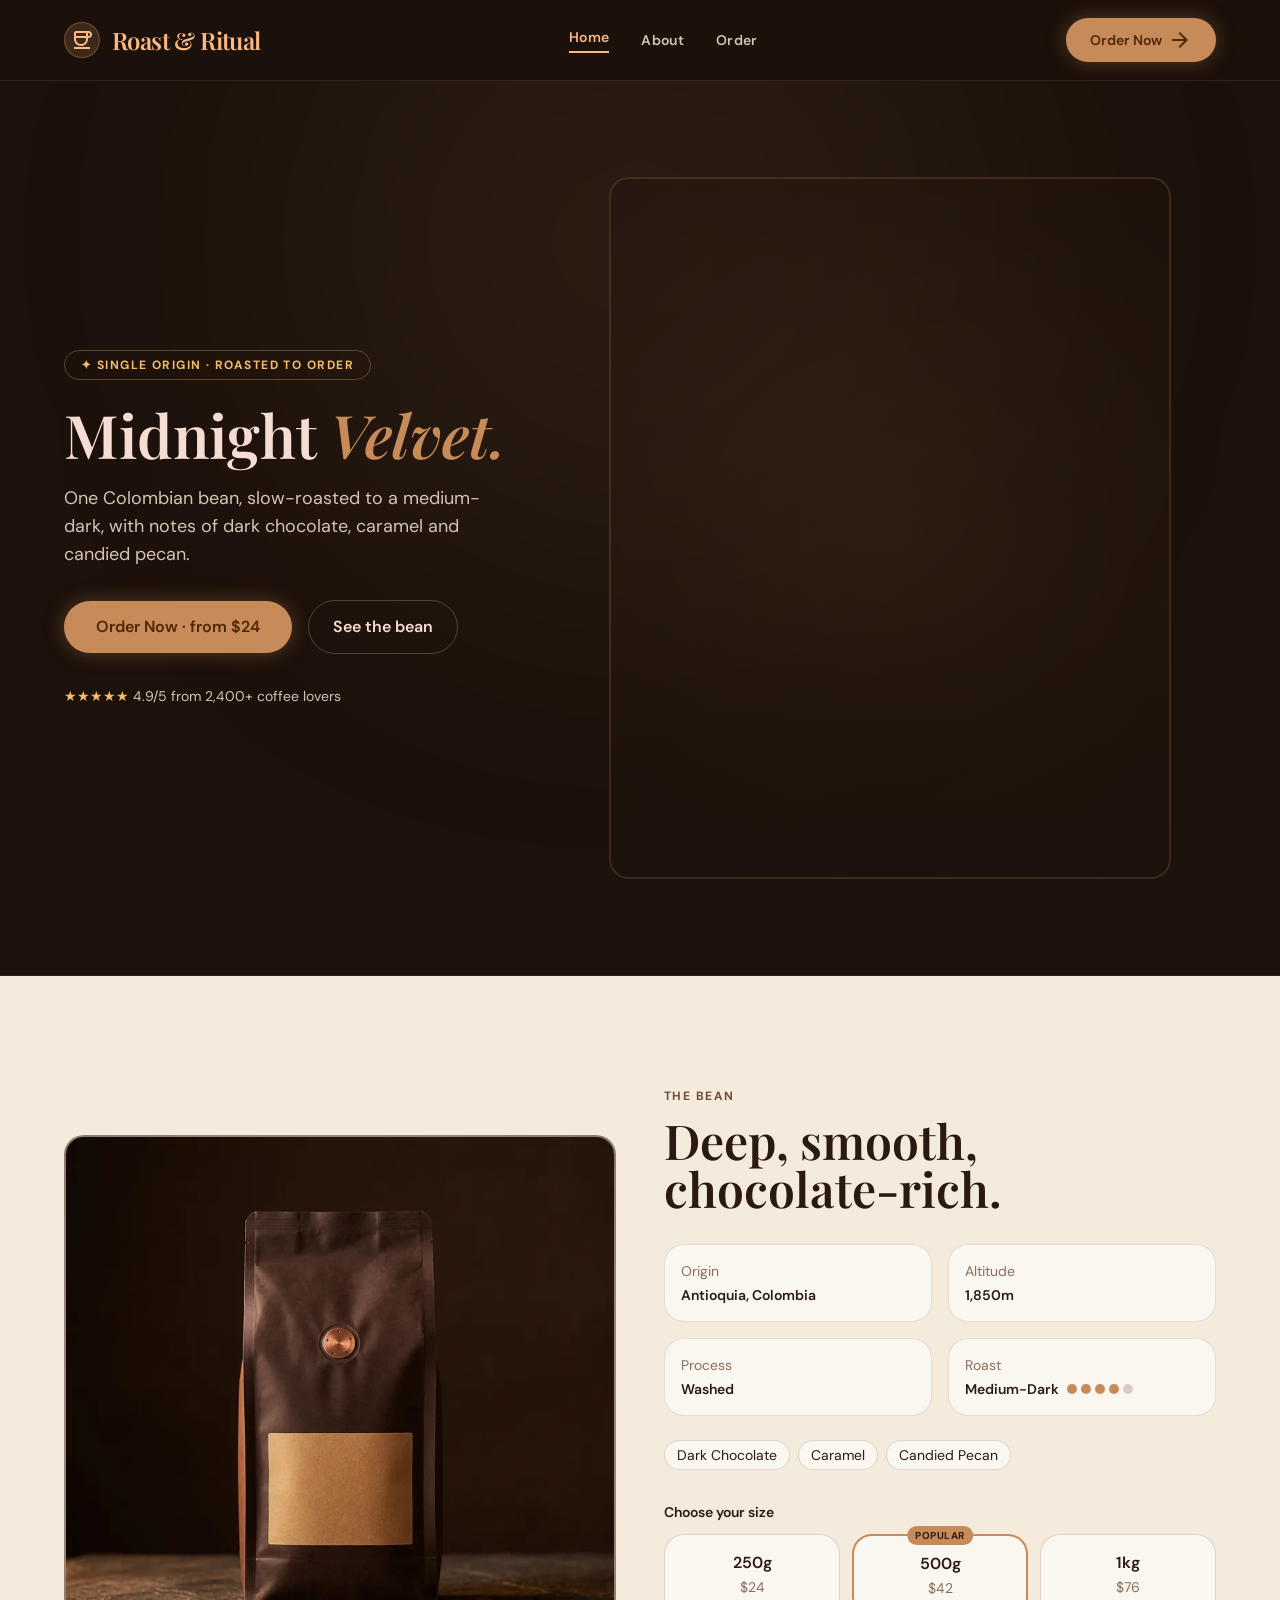
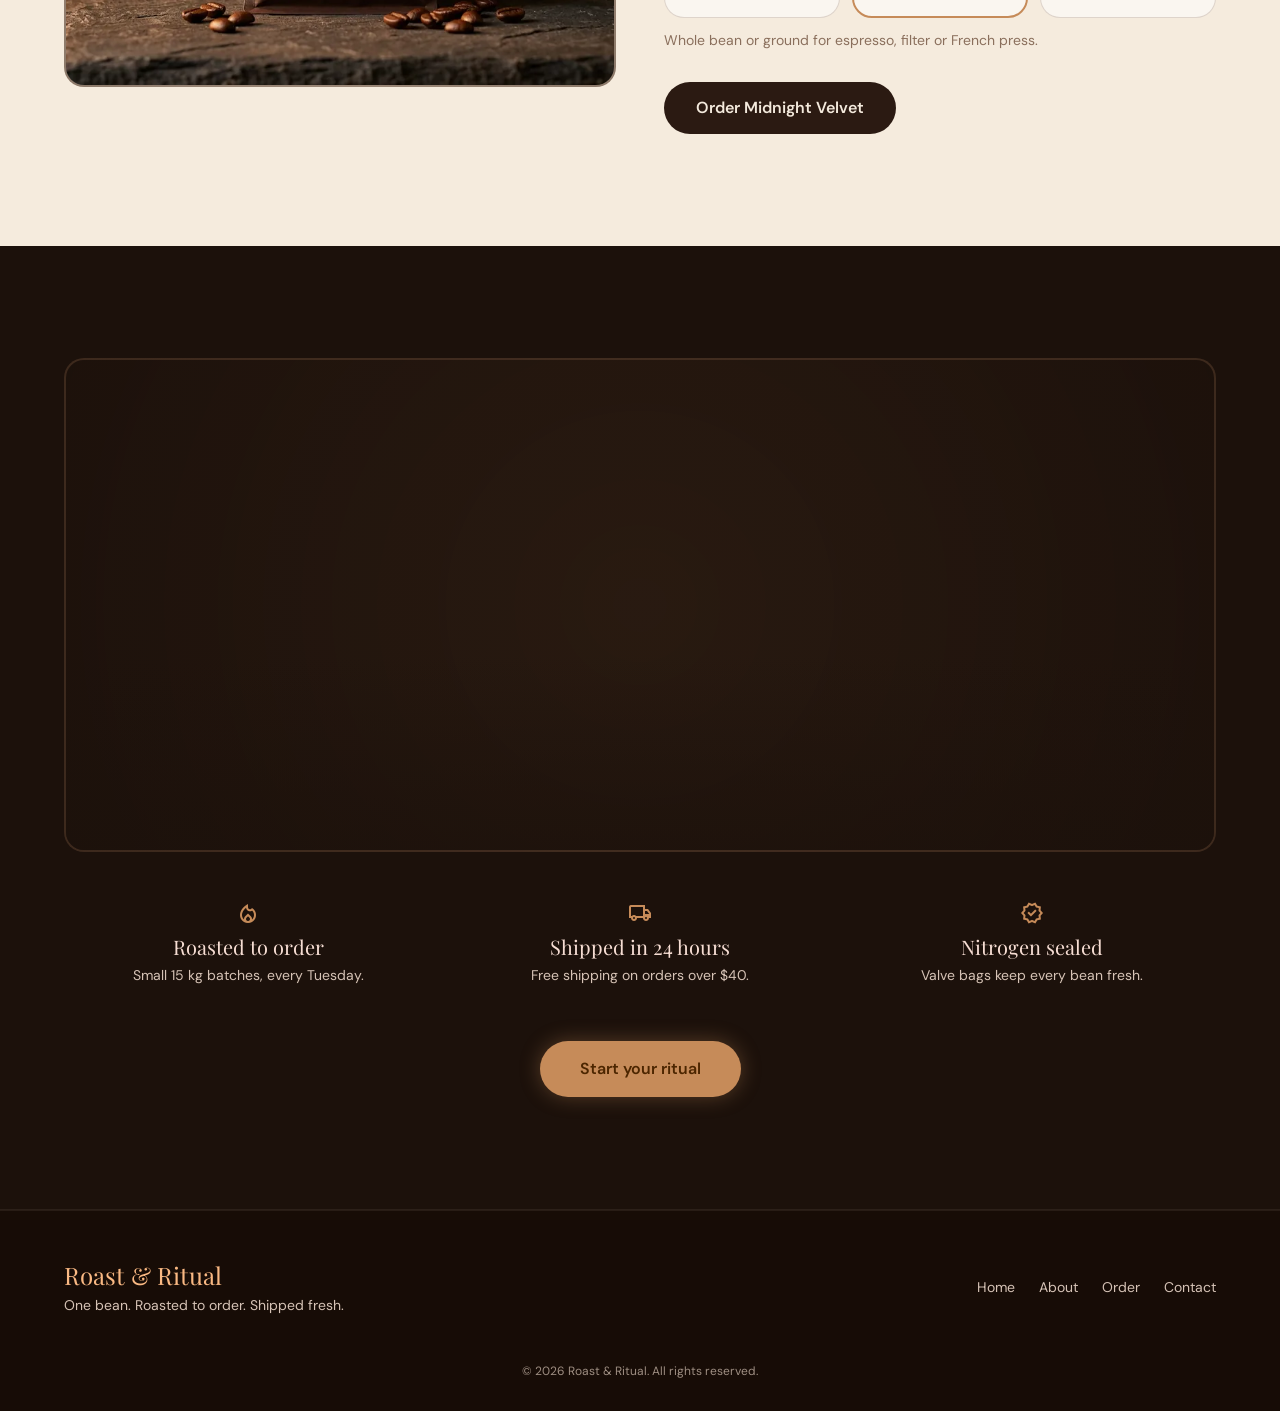
==== commit f3a2d93c: "fixed performance and added favicon" ====
--- a/index.html
+++ b/index.html
@@ -3,12 +3,12 @@
 <head>
   <meta charset="utf-8"/>
   <meta name="viewport" content="width=device-width, initial-scale=1.0"/>
-  <title>Midnight Velvet — Roast & Ritual</title>
+  <title>Midnight Velvet — Roast &amp; Ritual</title>
   <meta name="description" content="Midnight Velvet: single-origin Colombian coffee beans with notes of dark chocolate, caramel and candied pecan. Roasted to order, shipped within 24 hours."/>
-  <link rel="preconnect" href="https://fonts.googleapis.com"/>
-  <link rel="preconnect" href="https://fonts.gstatic.com" crossorigin=""/>
-  <link href="https://fonts.googleapis.com/css2?family=DM+Sans:opsz,wght@9..40,400..700&amp;family=Playfair+Display:ital,wght@0,400..800;1,400..800&amp;display=swap" rel="stylesheet"/>
-  <link href="https://fonts.googleapis.com/css2?family=Material+Symbols+Outlined:wght,FILL@100..700,0..1&amp;display=swap" rel="stylesheet"/>
+  <link rel="preload" href="assets/fonts/dmsans-latin.woff2" as="font" type="font/woff2" crossorigin=""/>
+  <link rel="preload" href="assets/fonts/playfair-display-latin.woff2" as="font" type="font/woff2" crossorigin=""/>
+  <link rel="preload" href="assets/fonts/material-symbols-outlined.woff2" as="font" type="font/woff2" crossorigin=""/>
+  <link rel="preload" href="assets/home-hero-brew-poster.webp" as="image" type="image/webp" fetchpriority="high"/>
   <link rel="stylesheet" href="css/styles.css"/>
   <script>document.documentElement.classList.add("js")</script>
 </head>
@@ -49,7 +49,7 @@
     <section class="relative overflow-hidden border-b border-outline-variant/30">
       <div class="absolute -top-40 left-1/4 w-[640px] h-[640px] rounded-full bg-primary-container/10 blur-[140px] pointer-events-none"></div>
       <div class="relative max-w-[1200px] mx-auto px-6 py-16 lg:py-24 grid lg:grid-cols-12 gap-12 items-center">
-        <div class="lg:col-span-5 reveal">
+        <div class="lg:col-span-5">
           <p class="inline-flex items-center gap-2 text-xs font-bold tracking-[0.12em] uppercase text-secondary border border-secondary/30 rounded-full px-4 py-1.5">✦ Single origin · Roasted to order</p>
           <h1 class="font-serif text-5xl lg:text-6xl leading-[1.05] font-semibold mt-6">Midnight <em class="text-primary-container">Velvet.</em></h1>
           <p class="text-lg text-on-surface-variant mt-5 max-w-md">One Colombian bean, slow-roasted to a medium-dark, with notes of dark chocolate, caramel and candied pecan.</p>
@@ -60,10 +60,10 @@
           <p class="mt-8 text-sm text-on-surface-variant"><span class="text-secondary">★★★★★</span> 4.9/5 from 2,400+ coffee lovers</p>
         </div>
         <div class="lg:col-span-7">
-          <div class="asset-slot asset-fade aspect-[4/5] max-h-[78vh] mx-auto " data-asset="home-hero-brew.mp4">
-          <span class="asset-label"><span class="material-symbols-outlined" aria-hidden="true">coffee_maker</span>[ASSET: home-hero-brew.mp4]</span>
-          <video class="asset-media" src="assets/home-hero-brew.mp4" autoplay muted loop playsinline preload="metadata" aria-hidden="true"></video>
-        </div>
+          <div class="asset-slot asset-fade aspect-[4/5] max-h-[78vh] mx-auto is-loaded" data-asset="home-hero-brew.mp4">
+            <span class="asset-label"><span class="material-symbols-outlined" aria-hidden="true">coffee_maker</span>[ASSET: home-hero-brew.mp4]</span>
+            <video class="asset-media" src="assets/home-hero-brew.mp4" poster="assets/home-hero-brew-poster.webp" autoplay muted loop playsinline preload="metadata" fetchpriority="high" aria-hidden="true"></video>
+          </div>
         </div>
       </div>
     </section>
@@ -72,10 +72,13 @@
     <section id="product" class="bg-latte-cream text-deep-roast">
       <div class="max-w-[1200px] mx-auto px-6 py-20 lg:py-28 grid lg:grid-cols-2 gap-12 items-center">
         <div class="reveal">
-          <div class="asset-slot aspect-square " data-asset="product-bag.jpg">
-          <span class="asset-label"><span class="material-symbols-outlined" aria-hidden="true">inventory_2</span>[ASSET: product-bag.jpg]</span>
-          <img class="asset-media" src="assets/product-bag.jpg" alt="Midnight Velvet coffee bag" loading="lazy"/>
-        </div>
+          <div class="asset-slot aspect-square is-loaded" data-asset="product-bag.jpg">
+            <span class="asset-label"><span class="material-symbols-outlined" aria-hidden="true">inventory_2</span>[ASSET: product-bag.jpg]</span>
+            <picture class="asset-media">
+              <source type="image/webp" srcset="assets/product-bag-400.webp 400w, assets/product-bag-800.webp 800w, assets/product-bag.webp 1024w" sizes="(max-width: 640px) 90vw, (max-width: 1024px) 50vw, 560px"/>
+              <img class="asset-media" src="assets/product-bag.jpg" alt="Midnight Velvet coffee bag" width="1024" height="1024" loading="lazy" decoding="async"/>
+            </picture>
+          </div>
         </div>
         <div class="reveal">
           <p class="text-xs font-bold tracking-[0.12em] uppercase text-mocha-brown">The bean</p>
@@ -107,10 +110,10 @@
     <section class="border-b border-outline-variant/30">
       <div class="max-w-[1200px] mx-auto px-6 py-20 lg:py-28">
         <div class="reveal">
-          <div class="asset-slot asset-fade aspect-[16/9] lg:aspect-[21/9] " data-asset="home-pour-loop.mp4">
-          <span class="asset-label"><span class="material-symbols-outlined" aria-hidden="true">local_cafe</span>[ASSET: home-pour-loop.mp4]</span>
-          <video class="asset-media" src="assets/home-pour-loop.mp4" autoplay muted loop playsinline preload="metadata" aria-hidden="true"></video>
-        </div>
+          <div class="asset-slot asset-fade aspect-[16/9] lg:aspect-[21/9] is-loaded" data-asset="home-pour-loop.mp4">
+            <span class="asset-label"><span class="material-symbols-outlined" aria-hidden="true">local_cafe</span>[ASSET: home-pour-loop.mp4]</span>
+            <video class="asset-media" data-src="assets/home-pour-loop.mp4" poster="assets/home-pour-loop-poster.webp" muted loop playsinline preload="none" aria-hidden="true"></video>
+          </div>
         </div>
         <div class="grid sm:grid-cols-3 gap-6 mt-12 reveal">
           <div class="text-center"><span class="material-symbols-outlined text-primary-container text-3xl" aria-hidden="true">local_fire_department</span><h3 class="font-serif text-xl mt-2">Roasted to order</h3><p class="text-sm text-on-surface-variant mt-1">Small 15 kg batches, every Tuesday.</p></div>
@@ -139,6 +142,6 @@
     </div>
     <p class="text-center text-xs text-outline pb-8">© <span data-year>2026</span> Roast &amp; Ritual. All rights reserved.</p>
   </footer>
-  <script src="js/main.js"></script>
+  <script src="js/main.js" defer></script>
 </body>
 </html>
--- a/css/styles.css
+++ b/css/styles.css
@@ -1 +1,6 @@
-*,:after,:before{--tw-border-spacing-x:0;--tw-border-spacing-y:0;--tw-translate-x:0;--tw-translate-y:0;--tw-rotate:0;--tw-skew-x:0;--tw-skew-y:0;--tw-scale-x:1;--tw-scale-y:1;--tw-pan-x: ;--tw-pan-y: ;--tw-pinch-zoom: ;--tw-scroll-snap-strictness:proximity;--tw-gradient-from-position: ;--tw-gradient-via-position: ;--tw-gradient-to-position: ;--tw-ordinal: ;--tw-slashed-zero: ;--tw-numeric-figure: ;--tw-numeric-spacing: ;--tw-numeric-fraction: ;--tw-ring-inset: ;--tw-ring-offset-width:0px;--tw-ring-offset-color:#fff;--tw-ring-color:rgba(59,130,246,.5);--tw-ring-offset-shadow:0 0 #0000;--tw-ring-shadow:0 0 #0000;--tw-shadow:0 0 #0000;--tw-shadow-colored:0 0 #0000;--tw-blur: ;--tw-brightness: ;--tw-contrast: ;--tw-grayscale: ;--tw-hue-rotate: ;--tw-invert: ;--tw-saturate: ;--tw-sepia: ;--tw-drop-shadow: ;--tw-backdrop-blur: ;--tw-backdrop-brightness: ;--tw-backdrop-contrast: ;--tw-backdrop-grayscale: ;--tw-backdrop-hue-rotate: ;--tw-backdrop-invert: ;--tw-backdrop-opacity: ;--tw-backdrop-saturate: ;--tw-backdrop-sepia: ;--tw-contain-size: ;--tw-contain-layout: ;--tw-contain-paint: ;--tw-contain-style: }::backdrop{--tw-border-spacing-x:0;--tw-border-spacing-y:0;--tw-translate-x:0;--tw-translate-y:0;--tw-rotate:0;--tw-skew-x:0;--tw-skew-y:0;--tw-scale-x:1;--tw-scale-y:1;--tw-pan-x: ;--tw-pan-y: ;--tw-pinch-zoom: ;--tw-scroll-snap-strictness:proximity;--tw-gradient-from-position: ;--tw-gradient-via-position: ;--tw-gradient-to-position: ;--tw-ordinal: ;--tw-slashed-zero: ;--tw-numeric-figure: ;--tw-numeric-spacing: ;--tw-numeric-fraction: ;--tw-ring-inset: ;--tw-ring-offset-width:0px;--tw-ring-offset-color:#fff;--tw-ring-color:rgba(59,130,246,.5);--tw-ring-offset-shadow:0 0 #0000;--tw-ring-shadow:0 0 #0000;--tw-shadow:0 0 #0000;--tw-shadow-colored:0 0 #0000;--tw-blur: ;--tw-brightness: ;--tw-contrast: ;--tw-grayscale: ;--tw-hue-rotate: ;--tw-invert: ;--tw-saturate: ;--tw-sepia: ;--tw-drop-shadow: ;--tw-backdrop-blur: ;--tw-backdrop-brightness: ;--tw-backdrop-contrast: ;--tw-backdrop-grayscale: ;--tw-backdrop-hue-rotate: ;--tw-backdrop-invert: ;--tw-backdrop-opacity: ;--tw-backdrop-saturate: ;--tw-backdrop-sepia: ;--tw-contain-size: ;--tw-contain-layout: ;--tw-contain-paint: ;--tw-contain-style: }/*! tailwindcss v3.4.19 | MIT License | https://tailwindcss.com*/*,:after,:before{box-sizing:border-box;border:0 solid #e5e7eb}:after,:before{--tw-content:""}:host,html{line-height:1.5;-webkit-text-size-adjust:100%;-moz-tab-size:4;-o-tab-size:4;tab-size:4;font-family:DM Sans,sans-serif;font-feature-settings:normal;font-variation-settings:normal;-webkit-tap-highlight-color:transparent}body{margin:0;line-height:inherit}hr{height:0;color:inherit;border-top-width:1px}abbr:where([title]){-webkit-text-decoration:underline dotted;text-decoration:underline dotted}h1,h2,h3,h4,h5,h6{font-size:inherit;font-weight:inherit}a{color:inherit;text-decoration:inherit}b,strong{font-weight:bolder}code,kbd,pre,samp{font-family:ui-monospace,SFMono-Regular,Menlo,Monaco,Consolas,Liberation Mono,Courier New,monospace;font-feature-settings:normal;font-variation-settings:normal;font-size:1em}small{font-size:80%}sub,sup{font-size:75%;line-height:0;position:relative;vertical-align:baseline}sub{bottom:-.25em}sup{top:-.5em}table{text-indent:0;border-color:inherit;border-collapse:collapse}button,input,optgroup,select,textarea{font-family:inherit;font-feature-settings:inherit;font-variation-settings:inherit;font-size:100%;font-weight:inherit;line-height:inherit;letter-spacing:inherit;color:inherit;margin:0;padding:0}button,select{text-transform:none}button,input:where([type=button]),input:where([type=reset]),input:where([type=submit]){-webkit-appearance:button;background-color:transparent;background-image:none}:-moz-focusring{outline:auto}:-moz-ui-invalid{box-shadow:none}progress{vertical-align:baseline}::-webkit-inner-spin-button,::-webkit-outer-spin-button{height:auto}[type=search]{-webkit-appearance:textfield;outline-offset:-2px}::-webkit-search-decoration{-webkit-appearance:none}::-webkit-file-upload-button{-webkit-appearance:button;font:inherit}summary{display:list-item}blockquote,dd,dl,figure,h1,h2,h3,h4,h5,h6,hr,p,pre{margin:0}fieldset{margin:0}fieldset,legend{padding:0}menu,ol,ul{list-style:none;margin:0;padding:0}dialog{padding:0}textarea{resize:vertical}input::-moz-placeholder,textarea::-moz-placeholder{opacity:1;color:#9ca3af}input::placeholder,textarea::placeholder{opacity:1;color:#9ca3af}[role=button],button{cursor:pointer}:disabled{cursor:default}audio,canvas,embed,iframe,img,object,svg,video{display:block;vertical-align:middle}img,video{max-width:100%;height:auto}[hidden]:where(:not([hidden=until-found])){display:none}input:where(:not([type])),input:where([type=date]),input:where([type=datetime-local]),input:where([type=email]),input:where([type=month]),input:where([type=number]),input:where([type=password]),input:where([type=search]),input:where([type=tel]),input:where([type=text]),input:where([type=time]),input:where([type=url]),input:where([type=week]),select,select:where([multiple]),textarea{-webkit-appearance:none;-moz-appearance:none;appearance:none;background-color:#fff;border-color:#6b7280;border-width:1px;border-radius:0;padding:.5rem .75rem;font-size:1rem;line-height:1.5rem;--tw-shadow:0 0 #0000}input:where(:not([type])):focus,input:where([type=date]):focus,input:where([type=datetime-local]):focus,input:where([type=email]):focus,input:where([type=month]):focus,input:where([type=number]):focus,input:where([type=password]):focus,input:where([type=search]):focus,input:where([type=tel]):focus,input:where([type=text]):focus,input:where([type=time]):focus,input:where([type=url]):focus,input:where([type=week]):focus,select:focus,select:where([multiple]):focus,textarea:focus{outline:2px solid transparent;outline-offset:2px;--tw-ring-inset:var(--tw-empty,/*!*/ /*!*/);--tw-ring-offset-width:0px;--tw-ring-offset-color:#fff;--tw-ring-color:#2563eb;--tw-ring-offset-shadow:var(--tw-ring-inset) 0 0 0 var(--tw-ring-offset-width) var(--tw-ring-offset-color);--tw-ring-shadow:var(--tw-ring-inset) 0 0 0 calc(1px + var(--tw-ring-offset-width)) var(--tw-ring-color);box-shadow:var(--tw-ring-offset-shadow),var(--tw-ring-shadow),var(--tw-shadow);border-color:#2563eb}input::-moz-placeholder,textarea::-moz-placeholder{color:#6b7280;opacity:1}input::placeholder,textarea::placeholder{color:#6b7280;opacity:1}::-webkit-datetime-edit-fields-wrapper{padding:0}::-webkit-date-and-time-value{min-height:1.5em;text-align:inherit}::-webkit-datetime-edit{display:inline-flex}::-webkit-datetime-edit,::-webkit-datetime-edit-day-field,::-webkit-datetime-edit-hour-field,::-webkit-datetime-edit-meridiem-field,::-webkit-datetime-edit-millisecond-field,::-webkit-datetime-edit-minute-field,::-webkit-datetime-edit-month-field,::-webkit-datetime-edit-second-field,::-webkit-datetime-edit-year-field{padding-top:0;padding-bottom:0}select{background-image:url("data:image/svg+xml;charset=utf-8,%3Csvg xmlns='http://www.w3.org/2000/svg' fill='none' viewBox='0 0 20 20'%3E%3Cpath stroke='%236b7280' stroke-linecap='round' stroke-linejoin='round' stroke-width='1.5' d='m6 8 4 4 4-4'/%3E%3C/svg%3E");background-position:right .5rem center;background-repeat:no-repeat;background-size:1.5em 1.5em;padding-right:2.5rem;-webkit-print-color-adjust:exact;print-color-adjust:exact}select:where([multiple]),select:where([size]:not([size="1"])){background-image:none;background-position:0 0;background-repeat:unset;background-size:initial;padding-right:.75rem;-webkit-print-color-adjust:unset;print-color-adjust:unset}input:where([type=checkbox]),input:where([type=radio]){-webkit-appearance:none;-moz-appearance:none;appearance:none;padding:0;-webkit-print-color-adjust:exact;print-color-adjust:exact;display:inline-block;vertical-align:middle;background-origin:border-box;-webkit-user-select:none;-moz-user-select:none;user-select:none;flex-shrink:0;height:1rem;width:1rem;color:#2563eb;background-color:#fff;border-color:#6b7280;border-width:1px;--tw-shadow:0 0 #0000}input:where([type=checkbox]){border-radius:0}input:where([type=radio]){border-radius:100%}input:where([type=checkbox]):focus,input:where([type=radio]):focus{outline:2px solid transparent;outline-offset:2px;--tw-ring-inset:var(--tw-empty,/*!*/ /*!*/);--tw-ring-offset-width:2px;--tw-ring-offset-color:#fff;--tw-ring-color:#2563eb;--tw-ring-offset-shadow:var(--tw-ring-inset) 0 0 0 var(--tw-ring-offset-width) var(--tw-ring-offset-color);--tw-ring-shadow:var(--tw-ring-inset) 0 0 0 calc(2px + var(--tw-ring-offset-width)) var(--tw-ring-color);box-shadow:var(--tw-ring-offset-shadow),var(--tw-ring-shadow),var(--tw-shadow)}input:where([type=checkbox]):checked,input:where([type=radio]):checked{border-color:transparent;background-color:currentColor;background-size:100% 100%;background-position:50%;background-repeat:no-repeat}input:where([type=checkbox]):checked{background-image:url("data:image/svg+xml;charset=utf-8,%3Csvg xmlns='http://www.w3.org/2000/svg' fill='%23fff' viewBox='0 0 16 16'%3E%3Cpath d='M12.207 4.793a1 1 0 0 1 0 1.414l-5 5a1 1 0 0 1-1.414 0l-2-2a1 1 0 0 1 1.414-1.414L6.5 9.086l4.293-4.293a1 1 0 0 1 1.414 0'/%3E%3C/svg%3E")}@media (forced-colors:active) {input:where([type=checkbox]):checked{-webkit-appearance:auto;-moz-appearance:auto;appearance:auto}}input:where([type=radio]):checked{background-image:url("data:image/svg+xml;charset=utf-8,%3Csvg xmlns='http://www.w3.org/2000/svg' fill='%23fff' viewBox='0 0 16 16'%3E%3Ccircle cx='8' cy='8' r='3'/%3E%3C/svg%3E")}@media (forced-colors:active) {input:where([type=radio]):checked{-webkit-appearance:auto;-moz-appearance:auto;appearance:auto}}input:where([type=checkbox]):checked:focus,input:where([type=checkbox]):checked:hover,input:where([type=radio]):checked:focus,input:where([type=radio]):checked:hover{border-color:transparent;background-color:currentColor}input:where([type=checkbox]):indeterminate{background-image:url("data:image/svg+xml;charset=utf-8,%3Csvg xmlns='http://www.w3.org/2000/svg' fill='none' viewBox='0 0 16 16'%3E%3Cpath stroke='%23fff' stroke-linecap='round' stroke-linejoin='round' stroke-width='2' d='M4 8h8'/%3E%3C/svg%3E");border-color:transparent;background-color:currentColor;background-size:100% 100%;background-position:50%;background-repeat:no-repeat}@media (forced-colors:active) {input:where([type=checkbox]):indeterminate{-webkit-appearance:auto;-moz-appearance:auto;appearance:auto}}input:where([type=checkbox]):indeterminate:focus,input:where([type=checkbox]):indeterminate:hover{border-color:transparent;background-color:currentColor}input:where([type=file]){background:unset;border-color:inherit;border-width:0;border-radius:0;padding:0;font-size:unset;line-height:inherit}input:where([type=file]):focus{outline:1px solid ButtonText;outline:1px auto -webkit-focus-ring-color}.sr-only{position:absolute;width:1px;height:1px;padding:0;margin:-1px;overflow:hidden;clip:rect(0,0,0,0);white-space:nowrap;border-width:0}.pointer-events-none{pointer-events:none}.fixed{position:fixed}.absolute{position:absolute}.relative{position:relative}.sticky{position:sticky}.inset-0{inset:0}.-top-2\.5{top:-.625rem}.-top-40{top:-10rem}.left-1\/2{left:50%}.left-1\/4{left:25%}.top-0{top:0}.z-50{z-index:50}.z-\[60\]{z-index:60}.mx-auto{margin-left:auto;margin-right:auto}.mt-1{margin-top:.25rem}.mt-1\.5{margin-top:.375rem}.mt-10{margin-top:2.5rem}.mt-12{margin-top:3rem}.mt-14{margin-top:3.5rem}.mt-2{margin-top:.5rem}.mt-3{margin-top:.75rem}.mt-4{margin-top:1rem}.mt-5{margin-top:1.25rem}.mt-6{margin-top:1.5rem}.mt-8{margin-top:2rem}.block{display:block}.flex{display:flex}.inline-flex{display:inline-flex}.grid{display:grid}.hidden{display:none}.aspect-\[16\/9\]{aspect-ratio:16/9}.aspect-\[4\/3\]{aspect-ratio:4/3}.aspect-\[4\/5\]{aspect-ratio:4/5}.aspect-square{aspect-ratio:1/1}.h-2\.5{height:.625rem}.h-20{height:5rem}.h-5{height:1.25rem}.h-9{height:2.25rem}.h-\[640px\]{height:640px}.max-h-\[78vh\]{max-height:78vh}.w-2\.5{width:.625rem}.w-6{width:1.5rem}.w-9{width:2.25rem}.w-\[640px\]{width:640px}.w-full{width:100%}.max-w-2xl{max-width:42rem}.max-w-\[1200px\]{max-width:1200px}.max-w-md{max-width:28rem}.max-w-sm{max-width:24rem}.shrink-0{flex-shrink:0}.-translate-x-1\/2{--tw-translate-x:-50%;transform:translate(var(--tw-translate-x),var(--tw-translate-y)) rotate(var(--tw-rotate)) skewX(var(--tw-skew-x)) skewY(var(--tw-skew-y)) scaleX(var(--tw-scale-x)) scaleY(var(--tw-scale-y))}.grid-cols-2{grid-template-columns:repeat(2,minmax(0,1fr))}.grid-cols-3{grid-template-columns:repeat(3,minmax(0,1fr))}.flex-col{flex-direction:column}.flex-wrap{flex-wrap:wrap}.items-center{align-items:center}.items-baseline{align-items:baseline}.justify-center{justify-content:center}.justify-between{justify-content:space-between}.gap-1{gap:.25rem}.gap-1\.5{gap:.375rem}.gap-10{gap:2.5rem}.gap-12{gap:3rem}.gap-2{gap:.5rem}.gap-3{gap:.75rem}.gap-4{gap:1rem}.gap-6{gap:1.5rem}.gap-8{gap:2rem}.space-y-3>:not([hidden])~:not([hidden]){--tw-space-y-reverse:0;margin-top:calc(.75rem*(1 - var(--tw-space-y-reverse)));margin-bottom:calc(.75rem*var(--tw-space-y-reverse))}.space-y-6>:not([hidden])~:not([hidden]){--tw-space-y-reverse:0;margin-top:calc(1.5rem*(1 - var(--tw-space-y-reverse)));margin-bottom:calc(1.5rem*var(--tw-space-y-reverse))}.space-y-8>:not([hidden])~:not([hidden]){--tw-space-y-reverse:0;margin-top:calc(2rem*(1 - var(--tw-space-y-reverse)));margin-bottom:calc(2rem*var(--tw-space-y-reverse))}.overflow-hidden{overflow:hidden}.overflow-x-hidden{overflow-x:hidden}.rounded-card{border-radius:20px}.rounded-full{border-radius:9999px}.border{border-width:1px}.border-2{border-width:2px}.border-b{border-bottom-width:1px}.border-b-2{border-bottom-width:2px}.border-t{border-top-width:1px}.border-caramel-gold{--tw-border-opacity:1;border-color:rgb(198 139 89/var(--tw-border-opacity,1))}.border-mocha-brown\/15{border-color:rgba(111,78,55,.15)}.border-mocha-brown\/20{border-color:rgba(111,78,55,.2)}.border-outline-variant{--tw-border-opacity:1;border-color:rgb(81 68 59/var(--tw-border-opacity,1))}.border-outline-variant\/30{border-color:rgba(81,68,59,.3)}.border-outline-variant\/40{border-color:rgba(81,68,59,.4)}.border-primary{--tw-border-opacity:1;border-color:rgb(250 185 131/var(--tw-border-opacity,1))}.border-primary-container\/40{border-color:rgba(198,139,89,.4)}.border-secondary\/30{border-color:hsla(38,86%,67%,.3)}.bg-caramel-gold{--tw-bg-opacity:1;background-color:rgb(198 139 89/var(--tw-bg-opacity,1))}.bg-crema-white{--tw-bg-opacity:1;background-color:rgb(250 246 240/var(--tw-bg-opacity,1))}.bg-dark-chocolate{--tw-bg-opacity:1;background-color:rgb(59 36 24/var(--tw-bg-opacity,1))}.bg-deep-roast{--tw-bg-opacity:1;background-color:rgb(43 26 18/var(--tw-bg-opacity,1))}.bg-latte-cream{--tw-bg-opacity:1;background-color:rgb(245 235 221/var(--tw-bg-opacity,1))}.bg-mocha-brown\/25{background-color:rgba(111,78,55,.25)}.bg-primary-container{--tw-bg-opacity:1;background-color:rgb(198 139 89/var(--tw-bg-opacity,1))}.bg-primary-container\/10{background-color:rgba(198,139,89,.1)}.bg-primary-container\/20{background-color:rgba(198,139,89,.2)}.bg-surface{--tw-bg-opacity:1;background-color:rgb(28 17 11/var(--tw-bg-opacity,1))}.bg-surface-container{--tw-bg-opacity:1;background-color:rgb(42 29 22/var(--tw-bg-opacity,1))}.bg-surface-container-lowest{--tw-bg-opacity:1;background-color:rgb(23 12 6/var(--tw-bg-opacity,1))}.bg-surface-container-lowest\/80{background-color:rgba(23,12,6,.8)}.bg-surface\/85{background-color:rgba(28,17,11,.85)}.p-1{padding:.25rem}.p-2{padding:.5rem}.p-4{padding:1rem}.p-6{padding:1.5rem}.p-8{padding:2rem}.px-10{padding-left:2.5rem;padding-right:2.5rem}.px-2{padding-left:.5rem;padding-right:.5rem}.px-3{padding-left:.75rem;padding-right:.75rem}.px-4{padding-left:1rem;padding-right:1rem}.px-6{padding-left:1.5rem;padding-right:1.5rem}.px-8{padding-left:2rem;padding-right:2rem}.py-0\.5{padding-top:.125rem;padding-bottom:.125rem}.py-1{padding-top:.25rem;padding-bottom:.25rem}.py-1\.5{padding-top:.375rem;padding-bottom:.375rem}.py-12{padding-top:3rem;padding-bottom:3rem}.py-16{padding-top:4rem;padding-bottom:4rem}.py-2\.5{padding-top:.625rem;padding-bottom:.625rem}.py-20{padding-top:5rem;padding-bottom:5rem}.py-3{padding-top:.75rem;padding-bottom:.75rem}.py-3\.5{padding-top:.875rem;padding-bottom:.875rem}.py-4{padding-top:1rem;padding-bottom:1rem}.py-6{padding-top:1.5rem;padding-bottom:1.5rem}.pb-1{padding-bottom:.25rem}.pb-16{padding-bottom:4rem}.pb-20{padding-bottom:5rem}.pb-4{padding-bottom:1rem}.pb-6{padding-bottom:1.5rem}.pb-8{padding-bottom:2rem}.pt-16{padding-top:4rem}.pt-6{padding-top:1.5rem}.text-center{text-align:center}.font-serif{font-family:Playfair Display,serif}.text-2xl{font-size:1.5rem;line-height:2rem}.text-3xl{font-size:1.875rem;line-height:2.25rem}.text-4xl{font-size:2.25rem;line-height:2.5rem}.text-5xl{font-size:3rem;line-height:1}.text-6xl{font-size:3.75rem;line-height:1}.text-\[10px\]{font-size:10px}.text-base{font-size:1rem;line-height:1.5rem}.text-lg{font-size:1.125rem;line-height:1.75rem}.text-sm{font-size:.875rem;line-height:1.25rem}.text-xl{font-size:1.25rem;line-height:1.75rem}.text-xs{font-size:.75rem;line-height:1rem}.font-bold{font-weight:700}.font-semibold{font-weight:600}.uppercase{text-transform:uppercase}.italic{font-style:italic}.leading-\[1\.05\]{line-height:1.05}.tracking-\[0\.12em\]{letter-spacing:.12em}.tracking-tight{letter-spacing:-.025em}.tracking-wide{letter-spacing:.025em}.tracking-wider{letter-spacing:.05em}.text-deep-roast{--tw-text-opacity:1;color:rgb(43 26 18/var(--tw-text-opacity,1))}.text-error{--tw-text-opacity:1;color:rgb(255 180 171/var(--tw-text-opacity,1))}.text-mocha-brown{--tw-text-opacity:1;color:rgb(111 78 55/var(--tw-text-opacity,1))}.text-muted-mocha{--tw-text-opacity:1;color:rgb(138 111 92/var(--tw-text-opacity,1))}.text-on-primary-container{--tw-text-opacity:1;color:rgb(76 38 0/var(--tw-text-opacity,1))}.text-on-surface{--tw-text-opacity:1;color:rgb(246 221 211/var(--tw-text-opacity,1))}.text-on-surface-variant{--tw-text-opacity:1;color:rgb(214 195 182/var(--tw-text-opacity,1))}.text-outline{--tw-text-opacity:1;color:rgb(158 142 130/var(--tw-text-opacity,1))}.text-primary{--tw-text-opacity:1;color:rgb(250 185 131/var(--tw-text-opacity,1))}.text-primary-container{--tw-text-opacity:1;color:rgb(198 139 89/var(--tw-text-opacity,1))}.text-secondary{--tw-text-opacity:1;color:rgb(243 190 101/var(--tw-text-opacity,1))}.text-warm-ivory{--tw-text-opacity:1;color:rgb(243 233 220/var(--tw-text-opacity,1))}.antialiased{-webkit-font-smoothing:antialiased;-moz-osx-font-smoothing:grayscale}.shadow-glow{--tw-shadow:0 0 20px rgba(198,139,89,.35);--tw-shadow-colored:0 0 20px var(--tw-shadow-color)}.shadow-glow,.shadow-level-3{box-shadow:var(--tw-ring-offset-shadow,0 0 #0000),var(--tw-ring-shadow,0 0 #0000),var(--tw-shadow)}.shadow-level-3{--tw-shadow:0 24px 48px -8px rgba(10,5,3,.65);--tw-shadow-colored:0 24px 48px -8px var(--tw-shadow-color)}.blur-\[140px\]{--tw-blur:blur(140px)}.blur-\[140px\],.filter{filter:var(--tw-blur) var(--tw-brightness) var(--tw-contrast) var(--tw-grayscale) var(--tw-hue-rotate) var(--tw-invert) var(--tw-saturate) var(--tw-sepia) var(--tw-drop-shadow)}.backdrop-blur-md{--tw-backdrop-blur:blur(12px);-webkit-backdrop-filter:var(--tw-backdrop-blur) var(--tw-backdrop-brightness) var(--tw-backdrop-contrast) var(--tw-backdrop-grayscale) var(--tw-backdrop-hue-rotate) var(--tw-backdrop-invert) var(--tw-backdrop-opacity) var(--tw-backdrop-saturate) var(--tw-backdrop-sepia);backdrop-filter:var(--tw-backdrop-blur) var(--tw-backdrop-brightness) var(--tw-backdrop-contrast) var(--tw-backdrop-grayscale) var(--tw-backdrop-hue-rotate) var(--tw-backdrop-invert) var(--tw-backdrop-opacity) var(--tw-backdrop-saturate) var(--tw-backdrop-sepia)}.transition-colors{transition-property:color,background-color,border-color,text-decoration-color,fill,stroke;transition-timing-function:cubic-bezier(.4,0,.2,1);transition-duration:.15s}:root{--color-espresso-black:#1e120c;--color-dark-chocolate:#3b2418;--color-mocha-brown:#6f4e37;--color-caramel-gold:#c68b59;--color-roasted-honey:#d4a24c;--color-latte-cream:#f5ebdd;--color-crema-white:#faf6f0;--color-warm-ivory:#f3e9dc;--color-deep-roast:#2b1a12;--color-muted-mocha:#8a6f5c;--color-surface:#1c110b;--color-surface-dim:#1c110b;--color-surface-bright:#45362f;--color-surface-container-lowest:#170c06;--color-surface-container-low:#251912;--color-surface-container:#2a1d16;--color-surface-container-high:#352720;--color-surface-container-highest:#41312a;--color-on-surface:#f6ddd3;--color-on-surface-variant:#d6c3b6;--color-outline:#9e8e82;--color-outline-variant:#51443b;--color-primary:#fab983;--color-primary-container:#c68b59;--color-on-primary-container:#4c2600;--color-secondary:#f3be65;--color-secondary-container:#7e5700;--color-on-secondary-container:#ffd28a;--color-tertiary:#eabda0;--color-tertiary-container:#b88f74;--font-heading:"Playfair Display",serif;--font-body:"DM Sans",sans-serif;--shadow-level-1-light:0 8px 24px -2px rgba(43,26,18,.08);--shadow-level-2-dark:0 12px 32px -4px rgba(12,7,4,.45);--shadow-level-3-floating:0 24px 48px -8px rgba(10,5,3,.65);--shadow-primary-glow:0 0 20px rgba(198,139,89,.35);--shadow-primary-glow-hover:0 0 30px rgba(198,139,89,.55);--radius-card:20px;--radius-pill:9999px;--radius-input:12px}html{scroll-behavior:smooth}body,html{font-family:var(--font-body)}body{background-color:var(--color-surface);color:var(--color-on-surface);-webkit-font-smoothing:antialiased;-moz-osx-font-smoothing:grayscale}::-moz-selection{background-color:var(--color-primary-container);color:#170c06}::selection{background-color:var(--color-primary-container);color:#170c06}.material-symbols-outlined{font-family:Material Symbols Outlined;font-weight:400;font-style:normal;font-size:24px;line-height:1;letter-spacing:normal;text-transform:none;display:inline-block;white-space:nowrap;word-wrap:normal;direction:ltr;-webkit-font-feature-settings:"liga";-webkit-font-smoothing:antialiased;vertical-align:middle;font-variation-settings:"FILL" 0,"wght" 400,"GRAD" 0,"opsz" 24}.material-symbols-fill{font-variation-settings:"FILL" 1,"wght" 500,"GRAD" 0,"opsz" 24}@keyframes floatSlow{0%,to{transform:translateY(0)}50%{transform:translateY(-6px)}}@keyframes pulseGlow{0%,to{opacity:.35;transform:scale(1)}50%{opacity:.65;transform:scale(1.05)}}.animate-float{animation:floatSlow 4s ease-in-out infinite}.animate-glow{animation:pulseGlow 6s ease-in-out infinite}.btn-primary{display:inline-flex;align-items:center;justify-content:center;gap:.5rem;border-radius:var(--radius-pill);background-color:var(--color-caramel-gold);color:var(--color-espresso-black);font-family:var(--font-body);font-size:14px;font-weight:600;line-height:18px;letter-spacing:.04em;padding:14px 28px;transition:all .2s cubic-bezier(.4,0,.2,1);box-shadow:0 4px 16px rgba(198,139,89,.3);text-decoration:none;cursor:pointer}.btn-primary:hover{background-color:var(--color-roasted-honey);box-shadow:var(--shadow-primary-glow-hover);transform:translateY(-1px)}.btn-primary:active{transform:scale(.98)}.btn-secondary{display:inline-flex;align-items:center;justify-content:center;gap:.5rem;border-radius:var(--radius-pill);background-color:transparent;border:1.5px solid var(--color-mocha-brown);color:var(--color-warm-ivory);font-family:var(--font-body);font-size:14px;font-weight:600;line-height:18px;letter-spacing:.04em;padding:13px 26px;transition:all .2s cubic-bezier(.4,0,.2,1);text-decoration:none;cursor:pointer}.btn-secondary:hover{border-color:var(--color-caramel-gold);color:var(--color-caramel-gold);background-color:rgba(198,139,89,.08)}.btn-secondary:active{transform:scale(.98)}.btn-secondary-light{display:inline-flex;align-items:center;justify-content:center;gap:.5rem;border-radius:var(--radius-pill);background-color:transparent;border:1.5px solid rgba(111,78,55,.35);color:var(--color-deep-roast);font-family:var(--font-body);font-size:14px;font-weight:600;line-height:18px;letter-spacing:.04em;padding:13px 26px;transition:all .2s cubic-bezier(.4,0,.2,1);text-decoration:none;cursor:pointer}.btn-secondary-light:hover{border-color:var(--color-caramel-gold);color:var(--color-caramel-gold);background-color:rgba(198,139,89,.08)}.card-dark{background-color:var(--color-dark-chocolate);border-radius:var(--radius-card);border:1px solid rgba(111,78,55,.4);padding:24px;transition:all .3s ease;box-shadow:var(--shadow-level-2-dark)}.card-dark:hover{box-shadow:0 16px 36px -4px rgba(12,7,4,.6);transform:translateY(-2px);border-color:rgba(198,139,89,.45)}.card-light{background-color:var(--color-crema-white);border-radius:var(--radius-card);border:1px solid rgba(111,78,55,.15);padding:24px;transition:all .3s ease;box-shadow:var(--shadow-level-1-light);color:var(--color-deep-roast)}.card-light:hover{box-shadow:0 16px 32px -4px rgba(43,26,18,.12);transform:translateY(-2px);border-color:rgba(198,139,89,.4)}.chip-note-dark{border-radius:var(--radius-pill);background-color:rgba(111,78,55,.25);border:1px solid rgba(198,139,89,.3);color:var(--color-warm-ivory)}.chip-note-dark,.chip-note-light{display:inline-flex;align-items:center;font-family:var(--font-body);font-size:11px;font-weight:700;line-height:14px;letter-spacing:.08em;padding:6px 14px}.chip-note-light{border-radius:var(--radius-pill);background-color:rgba(111,78,55,.08);border:1px solid rgba(111,78,55,.18);color:var(--color-deep-roast)}.roast-meter{display:flex;align-items:center;gap:.375rem}.roast-meter-pip{width:10px;height:10px;border-radius:9999px;display:inline-block;transition:all .2s ease}.roast-meter-pip.active{background-color:var(--color-roasted-honey);box-shadow:0 0 8px rgba(212,162,76,.4)}.roast-meter-pip.inactive{background-color:transparent;border:1px solid rgba(111,78,55,.4)}.section-light{background-color:var(--color-latte-cream);color:var(--color-deep-roast)}.section-dark{background-color:var(--color-surface);color:var(--color-on-surface)}.asset-slot{position:relative;overflow:hidden;border-radius:var(--radius-card);border:2px dashed rgba(198,139,89,.45);background:radial-gradient(circle at center,rgba(198,139,89,.08) 0,rgba(30,18,12,.4) 100%);display:flex;align-items:center;justify-content:center;transition:all .3s ease}.asset-slot:hover{border-color:var(--color-caramel-gold);box-shadow:0 0 24px rgba(198,139,89,.25)}.asset-label{position:absolute;display:inline-flex;align-items:center;gap:.5rem;font-family:var(--font-body);font-size:11px;font-weight:700;letter-spacing:.06em;padding:6px 14px;border-radius:9999px;background:rgba(30,18,12,.85);border:1px solid rgba(198,139,89,.4);color:var(--color-caramel-gold);z-index:2;pointer-events:none;transition:opacity .4s ease}.asset-media{position:absolute;inset:0;width:100%;height:100%;-o-object-fit:cover;object-fit:cover;opacity:0;transition:opacity .5s ease}.asset-slot.is-loaded{border-style:solid;border-color:rgba(111,78,55,.4)}.asset-slot.is-loaded .asset-media{opacity:1}.asset-slot.is-loaded .asset-label{opacity:0;pointer-events:none}.asset-slot.asset-fade:after{content:"";position:absolute;inset:0;background:linear-gradient(0deg,rgba(28,17,11,.7) 0,transparent 40%);pointer-events:none;z-index:1}[data-asset]{border-radius:var(--radius-card)}.js .reveal{opacity:0;transform:translateY(20px);transition:opacity .6s cubic-bezier(.16,1,.3,1),transform .6s cubic-bezier(.16,1,.3,1)}.js .reveal.is-visible{opacity:1;transform:translateY(0)}.option input[type=radio]{position:absolute;opacity:0;width:0;height:0;pointer-events:none}.option .pill{display:flex;flex-direction:column;align-items:center;justify-content:center;text-align:center;padding:12px 14px;border-radius:14px;border:1.5px solid rgba(111,78,55,.25);background:var(--color-crema-white);color:var(--color-deep-roast);cursor:pointer;transition:all .2s ease;-webkit-user-select:none;-moz-user-select:none;user-select:none}.option:hover .pill{border-color:var(--color-caramel-gold);background:#fff}.option input[type=radio]:checked+.pill{border-color:var(--color-caramel-gold);border-width:2px;background:var(--color-crema-white);box-shadow:0 0 0 1px var(--color-caramel-gold),0 4px 16px rgba(198,139,89,.25)}.field{width:100%;display:block;border-radius:12px;border:1px solid rgba(111,78,55,.3);background:var(--color-crema-white);padding:10px 14px;font-family:var(--font-body);font-size:14px;color:var(--color-deep-roast);transition:border-color .2s ease,box-shadow .2s ease}.field:focus{outline:none;border-color:var(--color-caramel-gold);box-shadow:0 0 0 3px rgba(198,139,89,.25)}.steam{display:flex;justify-content:center;align-items:flex-end;gap:6px;margin-bottom:8px}.steam span{width:3px;height:18px;background:var(--color-primary-container);border-radius:9999px;opacity:.6;animation:steamRise 2s ease-in-out infinite}.steam span:nth-child(2){height:24px;animation-delay:.3s}.steam span:nth-child(3){animation-delay:.6s}@keyframes steamRise{0%,to{transform:translateY(0) scaleY(1);opacity:.3}50%{transform:translateY(-8px) scaleY(1.3);opacity:.85}}.hover\:border-caramel-gold:hover,.hover\:border-primary-container:hover{--tw-border-opacity:1;border-color:rgb(198 139 89/var(--tw-border-opacity,1))}.hover\:bg-crema-white:hover{--tw-bg-opacity:1;background-color:rgb(250 246 240/var(--tw-bg-opacity,1))}.hover\:bg-mocha-brown:hover{--tw-bg-opacity:1;background-color:rgb(111 78 55/var(--tw-bg-opacity,1))}.hover\:bg-secondary:hover{--tw-bg-opacity:1;background-color:rgb(243 190 101/var(--tw-bg-opacity,1))}.hover\:text-secondary:hover{--tw-text-opacity:1;color:rgb(243 190 101/var(--tw-text-opacity,1))}@media (min-width:640px){.sm\:col-span-2{grid-column:span 2/span 2}.sm\:flex{display:flex}.sm\:grid-cols-2{grid-template-columns:repeat(2,minmax(0,1fr))}.sm\:grid-cols-3{grid-template-columns:repeat(3,minmax(0,1fr))}.sm\:grid-cols-4{grid-template-columns:repeat(4,minmax(0,1fr))}.sm\:grid-cols-\[180px_1fr\]{grid-template-columns:180px 1fr}}@media (min-width:768px){.md\:flex{display:flex}.md\:hidden{display:none}.md\:flex-row{flex-direction:row}.md\:items-center{align-items:center}.md\:justify-between{justify-content:space-between}}@media (min-width:1024px){.lg\:sticky{position:sticky}.lg\:top-28{top:7rem}.lg\:order-1{order:1}.lg\:order-2{order:2}.lg\:col-span-5{grid-column:span 5/span 5}.lg\:col-span-7{grid-column:span 7/span 7}.lg\:mx-0{margin-left:0;margin-right:0}.lg\:aspect-\[21\/9\]{aspect-ratio:21/9}.lg\:grid-cols-12{grid-template-columns:repeat(12,minmax(0,1fr))}.lg\:grid-cols-2{grid-template-columns:repeat(2,minmax(0,1fr))}.lg\:p-8{padding:2rem}.lg\:py-16{padding-top:4rem;padding-bottom:4rem}.lg\:py-24{padding-top:6rem;padding-bottom:6rem}.lg\:py-28{padding-top:7rem;padding-bottom:7rem}.lg\:pt-24{padding-top:6rem}.lg\:text-5xl{font-size:3rem;line-height:1}.lg\:text-6xl{font-size:3.75rem;line-height:1}}+@font-face{font-family:'DM Sans';font-style:normal;font-weight:400 700;font-display:swap;src:url('../assets/fonts/dmsans-latin.woff2') format('woff2');unicode-range:U+0000-00FF,U+0131,U+0152-0153,U+02BB-02BC,U+02C6,U+02DA,U+02DC,U+0304,U+0308,U+0329,U+2000-206F,U+20AC,U+2122,U+2191,U+2193,U+2212,U+2215,U+FEFF,U+FFFD;}@font-face{font-family:'Playfair Display';font-style:normal;font-weight:400 800;font-display:swap;src:url('../assets/fonts/playfair-display-latin.woff2') format('woff2');unicode-range:U+0000-00FF,U+0131,U+0152-0153,U+02BB-02BC,U+02C6,U+02DA,U+02DC,U+0304,U+0308,U+0329,U+2000-206F,U+20AC,U+2122,U+2191,U+2193,U+2212,U+2215,U+FEFF,U+FFFD;}@font-face{font-family:'Playfair Display';font-style:italic;font-weight:400 800;font-display:swap;src:url('../assets/fonts/playfair-display-italic-latin.woff2') format('woff2');unicode-range:U+0000-00FF,U+0131,U+0152-0153,U+02BB-02BC,U+02C6,U+02DA,U+02DC,U+0304,U+0308,U+0329,U+2000-206F,U+20AC,U+2122,U+2191,U+2193,U+2212,U+2215,U+FEFF,U+FFFD;}@font-face{font-family:'Material Symbols Outlined';font-style:normal;font-weight:100 700;font-display:swap;src:url('../assets/fonts/material-symbols-outlined.woff2') format('woff2');}*,:after,:before{--tw-border-spacing-x:0;--tw-border-spacing-y:0;--tw-translate-x:0;--tw-translate-y:0;--tw-rotate:0;--tw-skew-x:0;--tw-skew-y:0;--tw-scale-x:1;--tw-scale-y:1;--tw-pan-x: ;--tw-pan-y: ;--tw-pinch-zoom: ;--tw-scroll-snap-strictness:proximity;--tw-gradient-from-position: ;--tw-gradient-via-position: ;--tw-gradient-to-position: ;--tw-ordinal: ;--tw-slashed-zero: ;--tw-numeric-figure: ;--tw-numeric-spacing: ;--tw-numeric-fraction: ;--tw-ring-inset: ;--tw-ring-offset-width:0px;--tw-ring-offset-color:#fff;--tw-ring-color:rgba(59,130,246,.5);--tw-ring-offset-shadow:0 0 #0000;--tw-ring-shadow:0 0 #0000;--tw-shadow:0 0 #0000;--tw-shadow-colored:0 0 #0000;--tw-blur: ;--tw-brightness: ;--tw-contrast: ;--tw-grayscale: ;--tw-hue-rotate: ;--tw-invert: ;--tw-saturate: ;--tw-sepia: ;--tw-drop-shadow: ;--tw-backdrop-blur: ;--tw-backdrop-brightness: ;--tw-backdrop-contrast: ;--tw-backdrop-grayscale: ;--tw-backdrop-hue-rotate: ;--tw-backdrop-invert: ;--tw-backdrop-opacity: ;--tw-backdrop-saturate: ;--tw-backdrop-sepia: ;--tw-contain-size: ;--tw-contain-layout: ;--tw-contain-paint: ;--tw-contain-style: }::backdrop{--tw-border-spacing-x:0;--tw-border-spacing-y:0;--tw-translate-x:0;--tw-translate-y:0;--tw-rotate:0;--tw-skew-x:0;--tw-skew-y:0;--tw-scale-x:1;--tw-scale-y:1;--tw-pan-x: ;--tw-pan-y: ;--tw-pinch-zoom: ;--tw-scroll-snap-strictness:proximity;--tw-gradient-from-position: ;--tw-gradient-via-position: ;--tw-gradient-to-position: ;--tw-ordinal: ;--tw-slashed-zero: ;--tw-numeric-figure: ;--tw-numeric-spacing: ;--tw-numeric-fraction: ;--tw-ring-inset: ;--tw-ring-offset-width:0px;--tw-ring-offset-color:#fff;--tw-ring-color:rgba(59,130,246,.5);--tw-ring-offset-shadow:0 0 #0000;--tw-ring-shadow:0 0 #0000;--tw-shadow:0 0 #0000;--tw-shadow-colored:0 0 #0000;--tw-blur: ;--tw-brightness: ;--tw-contrast: ;--tw-grayscale: ;--tw-hue-rotate: ;--tw-invert: ;--tw-saturate: ;--tw-sepia: ;--tw-drop-shadow: ;--tw-backdrop-blur: ;--tw-backdrop-brightness: ;--tw-backdrop-contrast: ;--tw-backdrop-grayscale: ;--tw-backdrop-hue-rotate: ;--tw-backdrop-invert: ;--tw-backdrop-opacity: ;--tw-backdrop-saturate: ;--tw-backdrop-sepia: ;--tw-contain-size: ;--tw-contain-layout: ;--tw-contain-paint: ;--tw-contain-style: }/*! tailwindcss v3.4.19 | MIT License | https://tailwindcss.com*/*,:after,:before{box-sizing:border-box;border:0 solid #e5e7eb}:after,:before{--tw-content:""}:host,html{line-height:1.5;-webkit-text-size-adjust:100%;-moz-tab-size:4;-o-tab-size:4;tab-size:4;font-family:DM Sans,sans-serif;font-feature-settings:normal;font-variation-settings:normal;-webkit-tap-highlight-color:transparent}body{margin:0;line-height:inherit}hr{height:0;color:inherit;border-top-width:1px}abbr:where([title]){-webkit-text-decoration:underline dotted;text-decoration:underline dotted}h1,h2,h3,h4,h5,h6{font-size:inherit;font-weight:inherit}a{color:inherit;text-decoration:inherit}b,strong{font-weight:bolder}code,kbd,pre,samp{font-family:ui-monospace,SFMono-Regular,Menlo,Monaco,Consolas,Liberation Mono,Courier New,monospace;font-feature-settings:normal;font-variation-settings:normal;font-size:1em}small{font-size:80%}sub,sup{font-size:75%;line-height:0;position:relative;vertical-align:baseline}sub{bottom:-.25em}sup{top:-.5em}table{text-indent:0;border-color:inherit;border-collapse:collapse}button,input,optgroup,select,textarea{font-family:inherit;font-feature-settings:inherit;font-variation-settings:inherit;font-size:100%;font-weight:inherit;line-height:inherit;letter-spacing:inherit;color:inherit;margin:0;padding:0}button,select{text-transform:none}button,input:where([type=button]),input:where([type=reset]),input:where([type=submit]){-webkit-appearance:button;background-color:transparent;background-image:none}:-moz-focusring{outline:auto}:-moz-ui-invalid{box-shadow:none}progress{vertical-align:baseline}::-webkit-inner-spin-button,::-webkit-outer-spin-button{height:auto}[type=search]{-webkit-appearance:textfield;outline-offset:-2px}::-webkit-search-decoration{-webkit-appearance:none}::-webkit-file-upload-button{-webkit-appearance:button;font:inherit}summary{display:list-item}blockquote,dd,dl,figure,h1,h2,h3,h4,h5,h6,hr,p,pre{margin:0}fieldset{margin:0}fieldset,legend{padding:0}menu,ol,ul{list-style:none;margin:0;padding:0}dialog{padding:0}textarea{resize:vertical}input::-moz-placeholder,textarea::-moz-placeholder{opacity:1;color:#9ca3af}input::placeholder,textarea::placeholder{opacity:1;color:#9ca3af}[role=button],button{cursor:pointer}:disabled{cursor:default}audio,canvas,embed,iframe,img,object,svg,video{display:block;vertical-align:middle}img,video{max-width:100%;height:auto}[hidden]:where(:not([hidden=until-found])){display:none}input:where(:not([type])),input:where([type=date]),input:where([type=datetime-local]),input:where([type=email]),input:where([type=month]),input:where([type=number]),input:where([type=password]),input:where([type=search]),input:where([type=tel]),input:where([type=text]),input:where([type=time]),input:where([type=url]),input:where([type=week]),select,select:where([multiple]),textarea{-webkit-appearance:none;-moz-appearance:none;appearance:none;background-color:#fff;border-color:#6b7280;border-width:1px;border-radius:0;padding:.5rem .75rem;font-size:1rem;line-height:1.5rem;--tw-shadow:0 0 #0000}input:where(:not([type])):focus,input:where([type=date]):focus,input:where([type=datetime-local]):focus,input:where([type=email]):focus,input:where([type=month]):focus,input:where([type=number]):focus,input:where([type=password]):focus,input:where([type=search]):focus,input:where([type=tel]):focus,input:where([type=text]):focus,input:where([type=time]):focus,input:where([type=url]):focus,input:where([type=week]):focus,select:focus,select:where([multiple]):focus,textarea:focus{outline:2px solid transparent;outline-offset:2px;--tw-ring-inset:var(--tw-empty,/*!*/ /*!*/);--tw-ring-offset-width:0px;--tw-ring-offset-color:#fff;--tw-ring-color:#2563eb;--tw-ring-offset-shadow:var(--tw-ring-inset) 0 0 0 var(--tw-ring-offset-width) var(--tw-ring-offset-color);--tw-ring-shadow:var(--tw-ring-inset) 0 0 0 calc(1px + var(--tw-ring-offset-width)) var(--tw-ring-color);box-shadow:var(--tw-ring-offset-shadow),var(--tw-ring-shadow),var(--tw-shadow);border-color:#2563eb}input::-moz-placeholder,textarea::-moz-placeholder{color:#6b7280;opacity:1}input::placeholder,textarea::placeholder{color:#6b7280;opacity:1}::-webkit-datetime-edit-fields-wrapper{padding:0}::-webkit-date-and-time-value{min-height:1.5em;text-align:inherit}::-webkit-datetime-edit{display:inline-flex}::-webkit-datetime-edit,::-webkit-datetime-edit-day-field,::-webkit-datetime-edit-hour-field,::-webkit-datetime-edit-meridiem-field,::-webkit-datetime-edit-millisecond-field,::-webkit-datetime-edit-minute-field,::-webkit-datetime-edit-month-field,::-webkit-datetime-edit-second-field,::-webkit-datetime-edit-year-field{padding-top:0;padding-bottom:0}select{background-image:url("data:image/svg+xml;charset=utf-8,%3Csvg xmlns='http://www.w3.org/2000/svg' fill='none' viewBox='0 0 20 20'%3E%3Cpath stroke='%236b7280' stroke-linecap='round' stroke-linejoin='round' stroke-width='1.5' d='m6 8 4 4 4-4'/%3E%3C/svg%3E");background-position:right .5rem center;background-repeat:no-repeat;background-size:1.5em 1.5em;padding-right:2.5rem;-webkit-print-color-adjust:exact;print-color-adjust:exact}select:where([multiple]),select:where([size]:not([size="1"])){background-image:none;background-position:0 0;background-repeat:unset;background-size:initial;padding-right:.75rem;-webkit-print-color-adjust:unset;print-color-adjust:unset}input:where([type=checkbox]),input:where([type=radio]){-webkit-appearance:none;-moz-appearance:none;appearance:none;padding:0;-webkit-print-color-adjust:exact;print-color-adjust:exact;display:inline-block;vertical-align:middle;background-origin:border-box;-webkit-user-select:none;-moz-user-select:none;user-select:none;flex-shrink:0;height:1rem;width:1rem;color:#2563eb;background-color:#fff;border-color:#6b7280;border-width:1px;--tw-shadow:0 0 #0000}input:where([type=checkbox]){border-radius:0}input:where([type=radio]){border-radius:100%}input:where([type=checkbox]):focus,input:where([type=radio]):focus{outline:2px solid transparent;outline-offset:2px;--tw-ring-inset:var(--tw-empty,/*!*/ /*!*/);--tw-ring-offset-width:2px;--tw-ring-offset-color:#fff;--tw-ring-color:#2563eb;--tw-ring-offset-shadow:var(--tw-ring-inset) 0 0 0 var(--tw-ring-offset-width) var(--tw-ring-offset-color);--tw-ring-shadow:var(--tw-ring-inset) 0 0 0 calc(2px + var(--tw-ring-offset-width)) var(--tw-ring-color);box-shadow:var(--tw-ring-offset-shadow),var(--tw-ring-shadow),var(--tw-shadow)}input:where([type=checkbox]):checked,input:where([type=radio]):checked{border-color:transparent;background-color:currentColor;background-size:100% 100%;background-position:50%;background-repeat:no-repeat}input:where([type=checkbox]):checked{background-image:url("data:image/svg+xml;charset=utf-8,%3Csvg xmlns='http://www.w3.org/2000/svg' fill='%23fff' viewBox='0 0 16 16'%3E%3Cpath d='M12.207 4.793a1 1 0 0 1 0 1.414l-5 5a1 1 0 0 1-1.414 0l-2-2a1 1 0 0 1 1.414-1.414L6.5 9.086l4.293-4.293a1 1 0 0 1 1.414 0'/%3E%3C/svg%3E")}@media (forced-colors:active) {input:where([type=checkbox]):checked{-webkit-appearance:auto;-moz-appearance:auto;appearance:auto}}input:where([type=radio]):checked{background-image:url("data:image/svg+xml;charset=utf-8,%3Csvg xmlns='http://www.w3.org/2000/svg' fill='%23fff' viewBox='0 0 16 16'%3E%3Ccircle cx='8' cy='8' r='3'/%3E%3C/svg%3E")}@media (forced-colors:active) {input:where([type=radio]):checked{-webkit-appearance:auto;-moz-appearance:auto;appearance:auto}}input:where([type=checkbox]):checked:focus,input:where([type=checkbox]):checked:hover,input:where([type=radio]):checked:focus,input:where([type=radio]):checked:hover{border-color:transparent;background-color:currentColor}input:where([type=checkbox]):indeterminate{background-image:url("data:image/svg+xml;charset=utf-8,%3Csvg xmlns='http://www.w3.org/2000/svg' fill='none' viewBox='0 0 16 16'%3E%3Cpath stroke='%23fff' stroke-linecap='round' stroke-linejoin='round' stroke-width='2' d='M4 8h8'/%3E%3C/svg%3E");border-color:transparent;background-color:currentColor;background-size:100% 100%;background-position:50%;background-repeat:no-repeat}@media (forced-colors:active) {input:where([type=checkbox]):indeterminate{-webkit-appearance:auto;-moz-appearance:auto;appearance:auto}}input:where([type=checkbox]):indeterminate:focus,input:where([type=checkbox]):indeterminate:hover{border-color:transparent;background-color:currentColor}input:where([type=file]){background:unset;border-color:inherit;border-width:0;border-radius:0;padding:0;font-size:unset;line-height:inherit}input:where([type=file]):focus{outline:1px solid ButtonText;outline:1px auto -webkit-focus-ring-color}.sr-only{position:absolute;width:1px;height:1px;padding:0;margin:-1px;overflow:hidden;clip:rect(0,0,0,0);white-space:nowrap;border-width:0}.pointer-events-none{pointer-events:none}.fixed{position:fixed}.absolute{position:absolute}.relative{position:relative}.sticky{position:sticky}.inset-0{inset:0}.-top-2\.5{top:-.625rem}.-top-40{top:-10rem}.left-1\/2{left:50%}.left-1\/4{left:25%}.top-0{top:0}.z-50{z-index:50}.z-\[60\]{z-index:60}.mx-auto{margin-left:auto;margin-right:auto}.mt-1{margin-top:.25rem}.mt-1\.5{margin-top:.375rem}.mt-10{margin-top:2.5rem}.mt-12{margin-top:3rem}.mt-14{margin-top:3.5rem}.mt-2{margin-top:.5rem}.mt-3{margin-top:.75rem}.mt-4{margin-top:1rem}.mt-5{margin-top:1.25rem}.mt-6{margin-top:1.5rem}.mt-8{margin-top:2rem}.block{display:block}.flex{display:flex}.inline-flex{display:inline-flex}.grid{display:grid}.hidden{display:none}.aspect-\[16\/9\]{aspect-ratio:16/9}.aspect-\[4\/3\]{aspect-ratio:4/3}.aspect-\[4\/5\]{aspect-ratio:4/5}.aspect-square{aspect-ratio:1/1}.h-2\.5{height:.625rem}.h-20{height:5rem}.h-5{height:1.25rem}.h-9{height:2.25rem}.h-\[640px\]{height:640px}.max-h-\[78vh\]{max-height:78vh}.w-2\.5{width:.625rem}.w-6{width:1.5rem}.w-9{width:2.25rem}.w-\[640px\]{width:640px}.w-full{width:100%}.max-w-2xl{max-width:42rem}.max-w-\[1200px\]{max-width:1200px}.max-w-md{max-width:28rem}.max-w-sm{max-width:24rem}.shrink-0{flex-shrink:0}.-translate-x-1\/2{--tw-translate-x:-50%;transform:translate(var(--tw-translate-x),var(--tw-translate-y)) rotate(var(--tw-rotate)) skewX(var(--tw-skew-x)) skewY(var(--tw-skew-y)) scaleX(var(--tw-scale-x)) scaleY(var(--tw-scale-y))}.grid-cols-2{grid-template-columns:repeat(2,minmax(0,1fr))}.grid-cols-3{grid-template-columns:repeat(3,minmax(0,1fr))}.flex-col{flex-direction:column}.flex-wrap{flex-wrap:wrap}.items-center{align-items:center}.items-baseline{align-items:baseline}.justify-center{justify-content:center}.justify-between{justify-content:space-between}.gap-1{gap:.25rem}.gap-1\.5{gap:.375rem}.gap-10{gap:2.5rem}.gap-12{gap:3rem}.gap-2{gap:.5rem}.gap-3{gap:.75rem}.gap-4{gap:1rem}.gap-6{gap:1.5rem}.gap-8{gap:2rem}.space-y-3>:not([hidden])~:not([hidden]){--tw-space-y-reverse:0;margin-top:calc(.75rem*(1 - var(--tw-space-y-reverse)));margin-bottom:calc(.75rem*var(--tw-space-y-reverse))}.space-y-6>:not([hidden])~:not([hidden]){--tw-space-y-reverse:0;margin-top:calc(1.5rem*(1 - var(--tw-space-y-reverse)));margin-bottom:calc(1.5rem*var(--tw-space-y-reverse))}.space-y-8>:not([hidden])~:not([hidden]){--tw-space-y-reverse:0;margin-top:calc(2rem*(1 - var(--tw-space-y-reverse)));margin-bottom:calc(2rem*var(--tw-space-y-reverse))}.overflow-hidden{overflow:hidden}.overflow-x-hidden{overflow-x:hidden}.rounded-card{border-radius:20px}.rounded-full{border-radius:9999px}.border{border-width:1px}.border-2{border-width:2px}.border-b{border-bottom-width:1px}.border-b-2{border-bottom-width:2px}.border-t{border-top-width:1px}.border-caramel-gold{--tw-border-opacity:1;border-color:rgb(198 139 89/var(--tw-border-opacity,1))}.border-mocha-brown\/15{border-color:rgba(111,78,55,.15)}.border-mocha-brown\/20{border-color:rgba(111,78,55,.2)}.border-outline-variant{--tw-border-opacity:1;border-color:rgb(81 68 59/var(--tw-border-opacity,1))}.border-outline-variant\/30{border-color:rgba(81,68,59,.3)}.border-outline-variant\/40{border-color:rgba(81,68,59,.4)}.border-primary{--tw-border-opacity:1;border-color:rgb(250 185 131/var(--tw-border-opacity,1))}.border-primary-container\/40{border-color:rgba(198,139,89,.4)}.border-secondary\/30{border-color:hsla(38,86%,67%,.3)}.bg-caramel-gold{--tw-bg-opacity:1;background-color:rgb(198 139 89/var(--tw-bg-opacity,1))}.bg-crema-white{--tw-bg-opacity:1;background-color:rgb(250 246 240/var(--tw-bg-opacity,1))}.bg-dark-chocolate{--tw-bg-opacity:1;background-color:rgb(59 36 24/var(--tw-bg-opacity,1))}.bg-deep-roast{--tw-bg-opacity:1;background-color:rgb(43 26 18/var(--tw-bg-opacity,1))}.bg-latte-cream{--tw-bg-opacity:1;background-color:rgb(245 235 221/var(--tw-bg-opacity,1))}.bg-mocha-brown\/25{background-color:rgba(111,78,55,.25)}.bg-primary-container{--tw-bg-opacity:1;background-color:rgb(198 139 89/var(--tw-bg-opacity,1))}.bg-primary-container\/10{background-color:rgba(198,139,89,.1)}.bg-primary-container\/20{background-color:rgba(198,139,89,.2)}.bg-surface{--tw-bg-opacity:1;background-color:rgb(28 17 11/var(--tw-bg-opacity,1))}.bg-surface-container{--tw-bg-opacity:1;background-color:rgb(42 29 22/var(--tw-bg-opacity,1))}.bg-surface-container-lowest{--tw-bg-opacity:1;background-color:rgb(23 12 6/var(--tw-bg-opacity,1))}.bg-surface-container-lowest\/80{background-color:rgba(23,12,6,.8)}.bg-surface\/85{background-color:rgba(28,17,11,.85)}.p-1{padding:.25rem}.p-2{padding:.5rem}.p-4{padding:1rem}.p-6{padding:1.5rem}.p-8{padding:2rem}.px-10{padding-left:2.5rem;padding-right:2.5rem}.px-2{padding-left:.5rem;padding-right:.5rem}.px-3{padding-left:.75rem;padding-right:.75rem}.px-4{padding-left:1rem;padding-right:1rem}.px-6{padding-left:1.5rem;padding-right:1.5rem}.px-8{padding-left:2rem;padding-right:2rem}.py-0\.5{padding-top:.125rem;padding-bottom:.125rem}.py-1{padding-top:.25rem;padding-bottom:.25rem}.py-1\.5{padding-top:.375rem;padding-bottom:.375rem}.py-12{padding-top:3rem;padding-bottom:3rem}.py-16{padding-top:4rem;padding-bottom:4rem}.py-2\.5{padding-top:.625rem;padding-bottom:.625rem}.py-20{padding-top:5rem;padding-bottom:5rem}.py-3{padding-top:.75rem;padding-bottom:.75rem}.py-3\.5{padding-top:.875rem;padding-bottom:.875rem}.py-4{padding-top:1rem;padding-bottom:1rem}.py-6{padding-top:1.5rem;padding-bottom:1.5rem}.pb-1{padding-bottom:.25rem}.pb-16{padding-bottom:4rem}.pb-20{padding-bottom:5rem}.pb-4{padding-bottom:1rem}.pb-6{padding-bottom:1.5rem}.pb-8{padding-bottom:2rem}.pt-16{padding-top:4rem}.pt-6{padding-top:1.5rem}.text-center{text-align:center}.font-serif{font-family:Playfair Display,serif}.text-2xl{font-size:1.5rem;line-height:2rem}.text-3xl{font-size:1.875rem;line-height:2.25rem}.text-4xl{font-size:2.25rem;line-height:2.5rem}.text-5xl{font-size:3rem;line-height:1}.text-6xl{font-size:3.75rem;line-height:1}.text-\[10px\]{font-size:10px}.text-base{font-size:1rem;line-height:1.5rem}.text-lg{font-size:1.125rem;line-height:1.75rem}.text-sm{font-size:.875rem;line-height:1.25rem}.text-xl{font-size:1.25rem;line-height:1.75rem}.text-xs{font-size:.75rem;line-height:1rem}.font-bold{font-weight:700}.font-semibold{font-weight:600}.uppercase{text-transform:uppercase}.italic{font-style:italic}.leading-\[1\.05\]{line-height:1.05}.tracking-\[0\.12em\]{letter-spacing:.12em}.tracking-tight{letter-spacing:-.025em}.tracking-wide{letter-spacing:.025em}.tracking-wider{letter-spacing:.05em}.text-deep-roast{--tw-text-opacity:1;color:rgb(43 26 18/var(--tw-text-opacity,1))}.text-error{--tw-text-opacity:1;color:rgb(255 180 171/var(--tw-text-opacity,1))}.text-mocha-brown{--tw-text-opacity:1;color:rgb(111 78 55/var(--tw-text-opacity,1))}.text-muted-mocha{--tw-text-opacity:1;color:rgb(138 111 92/var(--tw-text-opacity,1))}.text-on-primary-container{--tw-text-opacity:1;color:rgb(76 38 0/var(--tw-text-opacity,1))}.text-on-surface{--tw-text-opacity:1;color:rgb(246 221 211/var(--tw-text-opacity,1))}.text-on-surface-variant{--tw-text-opacity:1;color:rgb(214 195 182/var(--tw-text-opacity,1))}.text-outline{--tw-text-opacity:1;color:rgb(158 142 130/var(--tw-text-opacity,1))}.text-primary{--tw-text-opacity:1;color:rgb(250 185 131/var(--tw-text-opacity,1))}.text-primary-container{--tw-text-opacity:1;color:rgb(198 139 89/var(--tw-text-opacity,1))}.text-secondary{--tw-text-opacity:1;color:rgb(243 190 101/var(--tw-text-opacity,1))}.text-warm-ivory{--tw-text-opacity:1;color:rgb(243 233 220/var(--tw-text-opacity,1))}.antialiased{-webkit-font-smoothing:antialiased;-moz-osx-font-smoothing:grayscale}.shadow-glow{--tw-shadow:0 0 20px rgba(198,139,89,.35);--tw-shadow-colored:0 0 20px var(--tw-shadow-color)}.shadow-glow,.shadow-level-3{box-shadow:var(--tw-ring-offset-shadow,0 0 #0000),var(--tw-ring-shadow,0 0 #0000),var(--tw-shadow)}.shadow-level-3{--tw-shadow:0 24px 48px -8px rgba(10,5,3,.65);--tw-shadow-colored:0 24px 48px -8px var(--tw-shadow-color)}.blur-\[140px\]{--tw-blur:blur(140px)}.blur-\[140px\],.filter{filter:var(--tw-blur) var(--tw-brightness) var(--tw-contrast) var(--tw-grayscale) var(--tw-hue-rotate) var(--tw-invert) var(--tw-saturate) var(--tw-sepia) var(--tw-drop-shadow)}.backdrop-blur-md{--tw-backdrop-blur:blur(12px);-webkit-backdrop-filter:var(--tw-backdrop-blur) var(--tw-backdrop-brightness) var(--tw-backdrop-contrast) var(--tw-backdrop-grayscale) var(--tw-backdrop-hue-rotate) var(--tw-backdrop-invert) var(--tw-backdrop-opacity) var(--tw-backdrop-saturate) var(--tw-backdrop-sepia);backdrop-filter:var(--tw-backdrop-blur) var(--tw-backdrop-brightness) var(--tw-backdrop-contrast) var(--tw-backdrop-grayscale) var(--tw-backdrop-hue-rotate) var(--tw-backdrop-invert) var(--tw-backdrop-opacity) var(--tw-backdrop-saturate) var(--tw-backdrop-sepia)}.transition-colors{transition-property:color,background-color,border-color,text-decoration-color,fill,stroke;transition-timing-function:cubic-bezier(.4,0,.2,1);transition-duration:.15s}:root{--color-espresso-black:#1e120c;--color-dark-chocolate:#3b2418;--color-mocha-brown:#6f4e37;--color-caramel-gold:#c68b59;--color-roasted-honey:#d4a24c;--color-latte-cream:#f5ebdd;--color-crema-white:#faf6f0;--color-warm-ivory:#f3e9dc;--color-deep-roast:#2b1a12;--color-muted-mocha:#8a6f5c;--color-surface:#1c110b;--color-surface-dim:#1c110b;--color-surface-bright:#45362f;--color-surface-container-lowest:#170c06;--color-surface-container-low:#251912;--color-surface-container:#2a1d16;--color-surface-container-high:#352720;--color-surface-container-highest:#41312a;--color-on-surface:#f6ddd3;--color-on-surface-variant:#d6c3b6;--color-outline:#9e8e82;--color-outline-variant:#51443b;--color-primary:#fab983;--color-primary-container:#c68b59;--color-on-primary-container:#4c2600;--color-secondary:#f3be65;--color-secondary-container:#7e5700;--color-on-secondary-container:#ffd28a;--color-tertiary:#eabda0;--color-tertiary-container:#b88f74;--font-heading:"Playfair Display",serif;--font-body:"DM Sans",sans-serif;--shadow-level-1-light:0 8px 24px -2px rgba(43,26,18,.08);--shadow-level-2-dark:0 12px 32px -4px rgba(12,7,4,.45);--shadow-level-3-floating:0 24px 48px -8px rgba(10,5,3,.65);--shadow-primary-glow:0 0 20px rgba(198,139,89,.35);--shadow-primary-glow-hover:0 0 30px rgba(198,139,89,.55);--radius-card:20px;--radius-pill:9999px;--radius-input:12px}html{scroll-behavior:smooth}body,html{font-family:var(--font-body)}body{background-color:var(--color-surface);color:var(--color-on-surface);-webkit-font-smoothing:antialiased;-moz-osx-font-smoothing:grayscale}::-moz-selection{background-color:var(--color-primary-container);color:#170c06}::selection{background-color:var(--color-primary-container);color:#170c06}.material-symbols-outlined{font-family:Material Symbols Outlined;font-weight:400;font-style:normal;font-size:24px;line-height:1;letter-spacing:normal;text-transform:none;display:inline-block;white-space:nowrap;word-wrap:normal;direction:ltr;-webkit-font-feature-settings:"liga";-webkit-font-smoothing:antialiased;vertical-align:middle;font-variation-settings:"FILL" 0,"wght" 400,"GRAD" 0,"opsz" 24}.material-symbols-fill{font-variation-settings:"FILL" 1,"wght" 500,"GRAD" 0,"opsz" 24}@keyframes floatSlow{0%,to{transform:translateY(0)}50%{transform:translateY(-6px)}}@keyframes pulseGlow{0%,to{opacity:.35;transform:scale(1)}50%{opacity:.65;transform:scale(1.05)}}.animate-float{animation:floatSlow 4s ease-in-out infinite}.animate-glow{animation:pulseGlow 6s ease-in-out infinite}.btn-primary{display:inline-flex;align-items:center;justify-content:center;gap:.5rem;border-radius:var(--radius-pill);background-color:var(--color-caramel-gold);color:var(--color-espresso-black);font-family:var(--font-body);font-size:14px;font-weight:600;line-height:18px;letter-spacing:.04em;padding:14px 28px;transition:all .2s cubic-bezier(.4,0,.2,1);box-shadow:0 4px 16px rgba(198,139,89,.3);text-decoration:none;cursor:pointer}.btn-primary:hover{background-color:var(--color-roasted-honey);box-shadow:var(--shadow-primary-glow-hover);transform:translateY(-1px)}.btn-primary:active{transform:scale(.98)}.btn-secondary{display:inline-flex;align-items:center;justify-content:center;gap:.5rem;border-radius:var(--radius-pill);background-color:transparent;border:1.5px solid var(--color-mocha-brown);color:var(--color-warm-ivory);font-family:var(--font-body);font-size:14px;font-weight:600;line-height:18px;letter-spacing:.04em;padding:13px 26px;transition:all .2s cubic-bezier(.4,0,.2,1);text-decoration:none;cursor:pointer}.btn-secondary:hover{border-color:var(--color-caramel-gold);color:var(--color-caramel-gold);background-color:rgba(198,139,89,.08)}.btn-secondary:active{transform:scale(.98)}.btn-secondary-light{display:inline-flex;align-items:center;justify-content:center;gap:.5rem;border-radius:var(--radius-pill);background-color:transparent;border:1.5px solid rgba(111,78,55,.35);color:var(--color-deep-roast);font-family:var(--font-body);font-size:14px;font-weight:600;line-height:18px;letter-spacing:.04em;padding:13px 26px;transition:all .2s cubic-bezier(.4,0,.2,1);text-decoration:none;cursor:pointer}.btn-secondary-light:hover{border-color:var(--color-caramel-gold);color:var(--color-caramel-gold);background-color:rgba(198,139,89,.08)}.card-dark{background-color:var(--color-dark-chocolate);border-radius:var(--radius-card);border:1px solid rgba(111,78,55,.4);padding:24px;transition:all .3s ease;box-shadow:var(--shadow-level-2-dark)}.card-dark:hover{box-shadow:0 16px 36px -4px rgba(12,7,4,.6);transform:translateY(-2px);border-color:rgba(198,139,89,.45)}.card-light{background-color:var(--color-crema-white);border-radius:var(--radius-card);border:1px solid rgba(111,78,55,.15);padding:24px;transition:all .3s ease;box-shadow:var(--shadow-level-1-light);color:var(--color-deep-roast)}.card-light:hover{box-shadow:0 16px 32px -4px rgba(43,26,18,.12);transform:translateY(-2px);border-color:rgba(198,139,89,.4)}.chip-note-dark{border-radius:var(--radius-pill);background-color:rgba(111,78,55,.25);border:1px solid rgba(198,139,89,.3);color:var(--color-warm-ivory)}.chip-note-dark,.chip-note-light{display:inline-flex;align-items:center;font-family:var(--font-body);font-size:11px;font-weight:700;line-height:14px;letter-spacing:.08em;padding:6px 14px}.chip-note-light{border-radius:var(--radius-pill);background-color:rgba(111,78,55,.08);border:1px solid rgba(111,78,55,.18);color:var(--color-deep-roast)}.roast-meter{display:flex;align-items:center;gap:.375rem}.roast-meter-pip{width:10px;height:10px;border-radius:9999px;display:inline-block;transition:all .2s ease}.roast-meter-pip.active{background-color:var(--color-roasted-honey);box-shadow:0 0 8px rgba(212,162,76,.4)}.roast-meter-pip.inactive{background-color:transparent;border:1px solid rgba(111,78,55,.4)}.section-light{background-color:var(--color-latte-cream);color:var(--color-deep-roast)}.section-dark{background-color:var(--color-surface);color:var(--color-on-surface)}.asset-slot{position:relative;overflow:hidden;border-radius:var(--radius-card);border:2px dashed rgba(198,139,89,.45);background:radial-gradient(circle at center,rgba(198,139,89,.08) 0,rgba(30,18,12,.4) 100%);display:flex;align-items:center;justify-content:center;transition:all .3s ease}.asset-slot:hover{border-color:var(--color-caramel-gold);box-shadow:0 0 24px rgba(198,139,89,.25)}.asset-label{position:absolute;display:inline-flex;align-items:center;gap:.5rem;font-family:var(--font-body);font-size:11px;font-weight:700;letter-spacing:.06em;padding:6px 14px;border-radius:9999px;background:rgba(30,18,12,.85);border:1px solid rgba(198,139,89,.4);color:var(--color-caramel-gold);z-index:2;pointer-events:none;transition:opacity .4s ease}.asset-media{position:absolute;inset:0;width:100%;height:100%;-o-object-fit:cover;object-fit:cover;opacity:0;transition:opacity .5s ease}.asset-slot.is-loaded{border-style:solid;border-color:rgba(111,78,55,.4)}.asset-slot.is-loaded .asset-media{opacity:1}.asset-slot.is-loaded .asset-label{opacity:0;pointer-events:none}.asset-slot.asset-fade:after{content:"";position:absolute;inset:0;background:linear-gradient(0deg,rgba(28,17,11,.7) 0,transparent 40%);pointer-events:none;z-index:1}[data-asset]{border-radius:var(--radius-card)}.js .reveal{opacity:0;transform:translateY(20px);transition:opacity .6s cubic-bezier(.16,1,.3,1),transform .6s cubic-bezier(.16,1,.3,1)}.js .reveal.is-visible{opacity:1;transform:translateY(0)}.option input[type=radio]{position:absolute;opacity:0;width:0;height:0;pointer-events:none}.option .pill{display:flex;flex-direction:column;align-items:center;justify-content:center;text-align:center;padding:12px 14px;border-radius:14px;border:1.5px solid rgba(111,78,55,.25);background:var(--color-crema-white);color:var(--color-deep-roast);cursor:pointer;transition:all .2s ease;-webkit-user-select:none;-moz-user-select:none;user-select:none}.option:hover .pill{border-color:var(--color-caramel-gold);background:#fff}.option input[type=radio]:checked+.pill{border-color:var(--color-caramel-gold);border-width:2px;background:var(--color-crema-white);box-shadow:0 0 0 1px var(--color-caramel-gold),0 4px 16px rgba(198,139,89,.25)}.field{width:100%;display:block;border-radius:12px;border:1px solid rgba(111,78,55,.3);background:var(--color-crema-white);padding:10px 14px;font-family:var(--font-body);font-size:14px;color:var(--color-deep-roast);transition:border-color .2s ease,box-shadow .2s ease}.field:focus{outline:none;border-color:var(--color-caramel-gold);box-shadow:0 0 0 3px rgba(198,139,89,.25)}.steam{display:flex;justify-content:center;align-items:flex-end;gap:6px;margin-bottom:8px}.steam span{width:3px;height:18px;background:var(--color-primary-container);border-radius:9999px;opacity:.6;animation:steamRise 2s ease-in-out infinite}.steam span:nth-child(2){height:24px;animation-delay:.3s}.steam span:nth-child(3){animation-delay:.6s}@keyframes steamRise{0%,to{transform:translateY(0) scaleY(1);opacity:.3}50%{transform:translateY(-8px) scaleY(1.3);opacity:.85}}.hover\:border-caramel-gold:hover,.hover\:border-primary-container:hover{--tw-border-opacity:1;border-color:rgb(198 139 89/var(--tw-border-opacity,1))}.hover\:bg-crema-white:hover{--tw-bg-opacity:1;background-color:rgb(250 246 240/var(--tw-bg-opacity,1))}.hover\:bg-mocha-brown:hover{--tw-bg-opacity:1;background-color:rgb(111 78 55/var(--tw-bg-opacity,1))}.hover\:bg-secondary:hover{--tw-bg-opacity:1;background-color:rgb(243 190 101/var(--tw-bg-opacity,1))}.hover\:text-secondary:hover{--tw-text-opacity:1;color:rgb(243 190 101/var(--tw-text-opacity,1))}@media (min-width:640px){.sm\:col-span-2{grid-column:span 2/span 2}.sm\:flex{display:flex}.sm\:grid-cols-2{grid-template-columns:repeat(2,minmax(0,1fr))}.sm\:grid-cols-3{grid-template-columns:repeat(3,minmax(0,1fr))}.sm\:grid-cols-4{grid-template-columns:repeat(4,minmax(0,1fr))}.sm\:grid-cols-\[180px_1fr\]{grid-template-columns:180px 1fr}}@media (min-width:768px){.md\:flex{display:flex}.md\:hidden{display:none}.md\:flex-row{flex-direction:row}.md\:items-center{align-items:center}.md\:justify-between{justify-content:space-between}}@media (min-width:1024px){.lg\:sticky{position:sticky}.lg\:top-28{top:7rem}.lg\:order-1{order:1}.lg\:order-2{order:2}.lg\:col-span-5{grid-column:span 5/span 5}.lg\:col-span-7{grid-column:span 7/span 7}.lg\:mx-0{margin-left:0;margin-right:0}.lg\:aspect-\[21\/9\]{aspect-ratio:21/9}.lg\:grid-cols-12{grid-template-columns:repeat(12,minmax(0,1fr))}.lg\:grid-cols-2{grid-template-columns:repeat(2,minmax(0,1fr))}.lg\:p-8{padding:2rem}.lg\:py-16{padding-top:4rem;padding-bottom:4rem}.lg\:py-24{padding-top:6rem;padding-bottom:6rem}.lg\:py-28{padding-top:7rem;padding-bottom:7rem}.lg\:pt-24{padding-top:6rem}.lg\:text-5xl{font-size:3rem;line-height:1}.lg\:text-6xl{font-size:3.75rem;line-height:1}}
+.asset-slot.is-loaded .asset-media,.asset-media[poster],.asset-slot:has(.asset-media[poster]) .asset-media{opacity:1;}
+.asset-slot.is-loaded .asset-label,.asset-slot:has(.asset-media[poster]) .asset-label{opacity:0;pointer-events:none;}
+.asset-slot:has(.asset-media[poster]){border-style:solid;border-color:rgba(111,78,55,.4);}
+picture.asset-media,picture.asset-media img{position:absolute;inset:0;width:100%;height:100%;object-fit:cover;}
+@media (prefers-reduced-motion: reduce){*,::before,::after{animation-duration:0.01ms!important;animation-iteration-count:1!important;transition-duration:0.01ms!important;scroll-behavior:auto!important;}}
